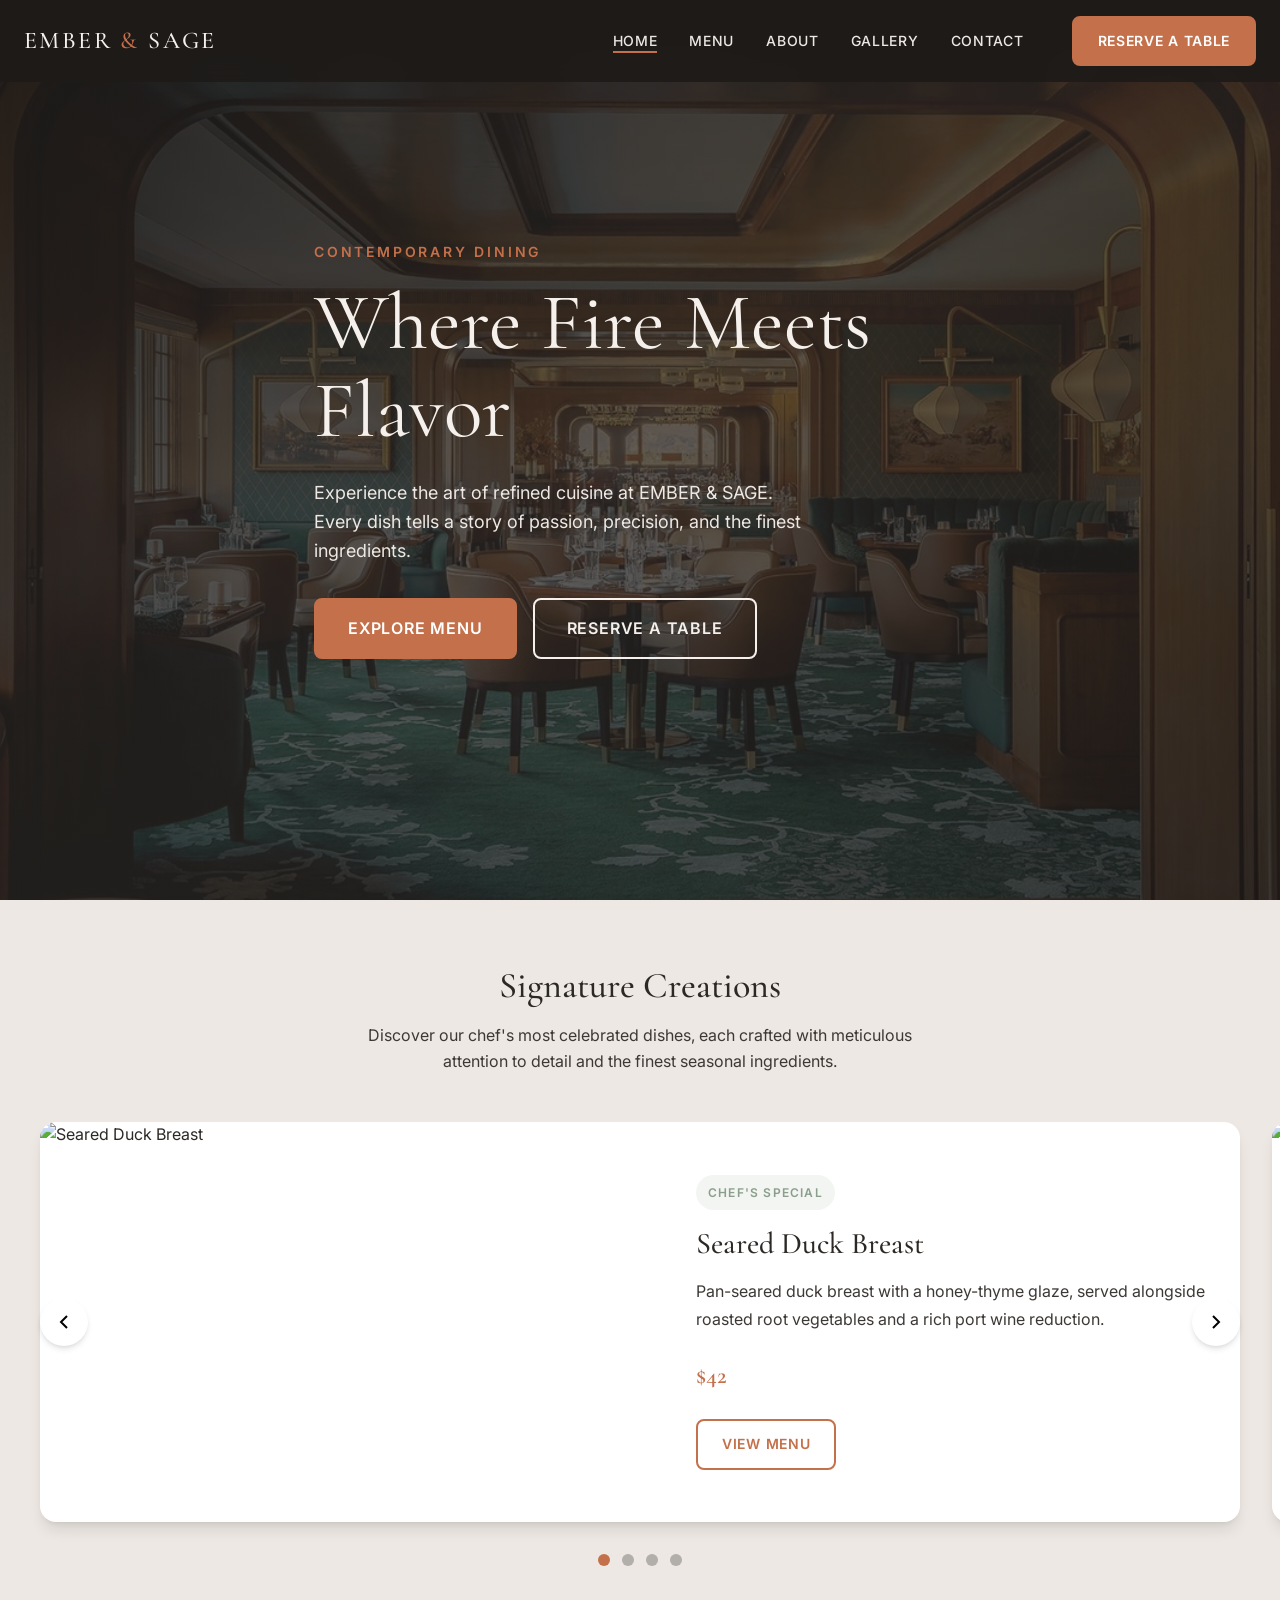
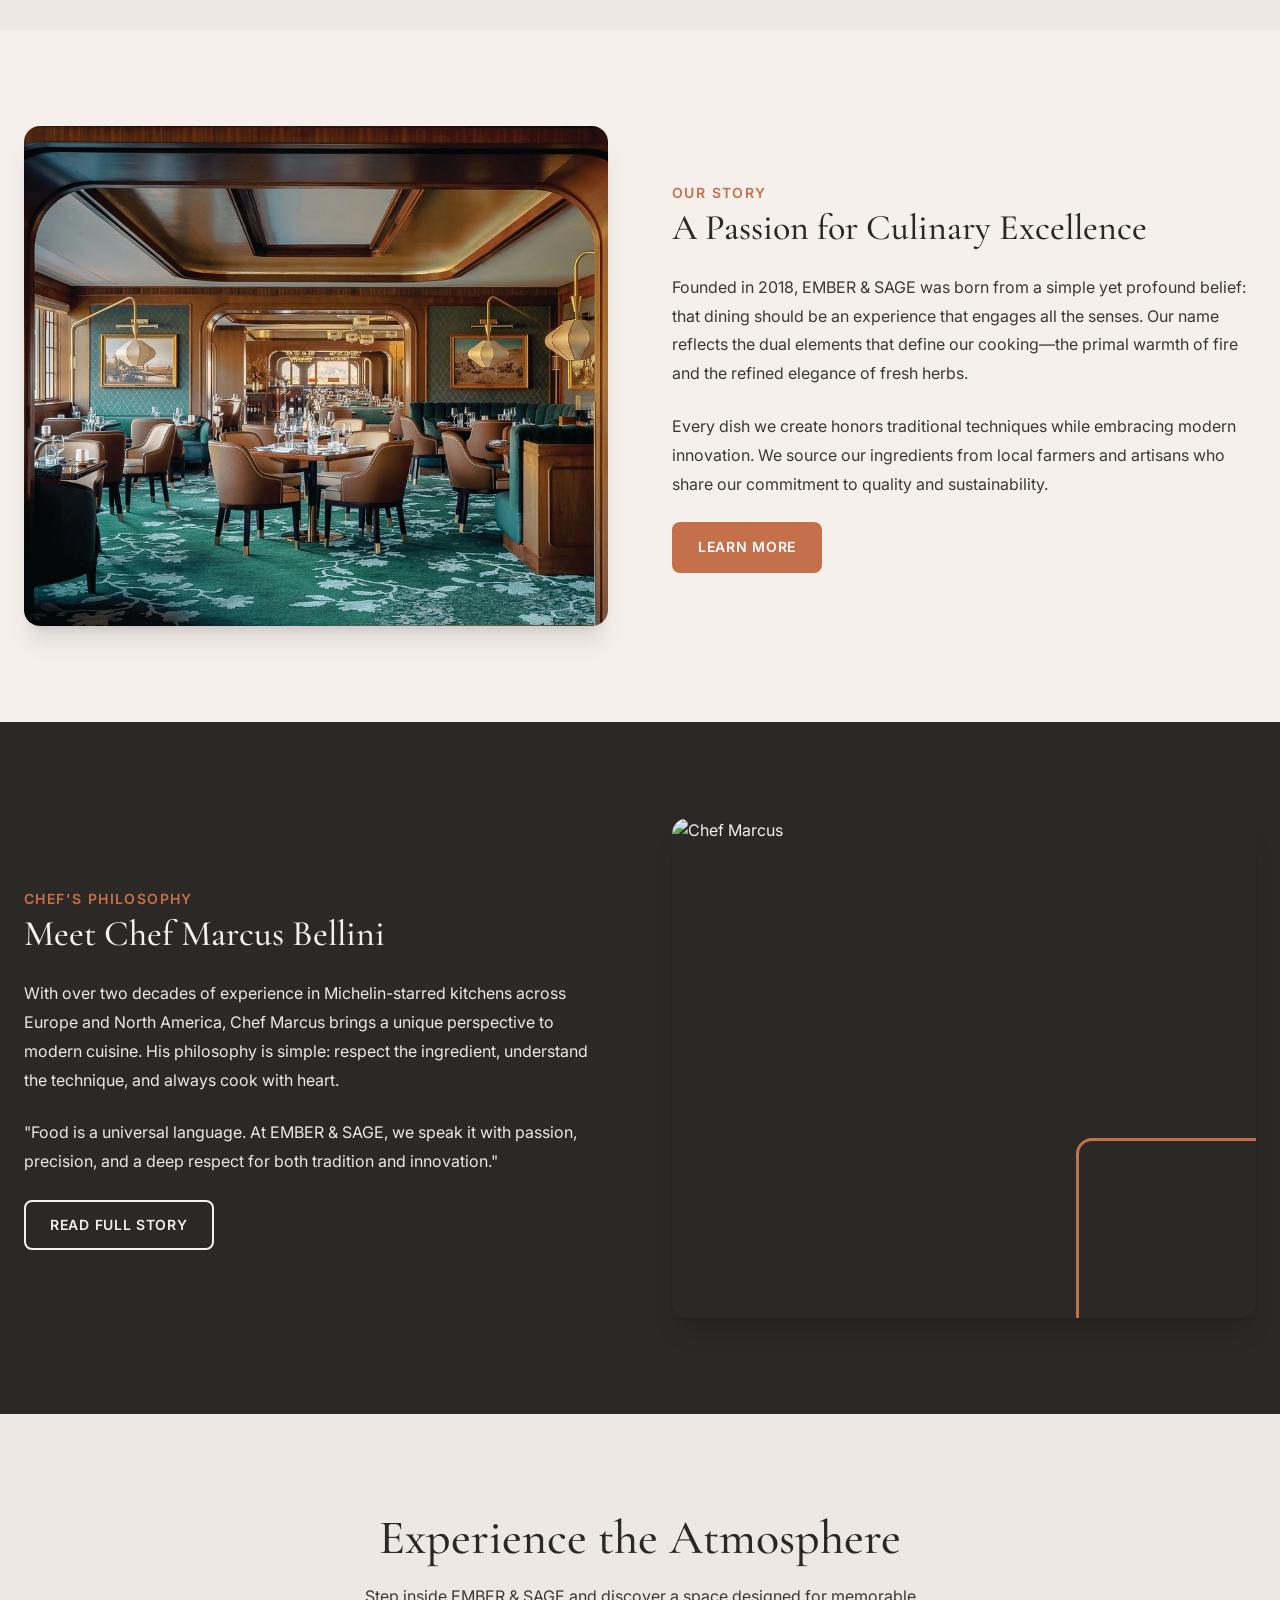
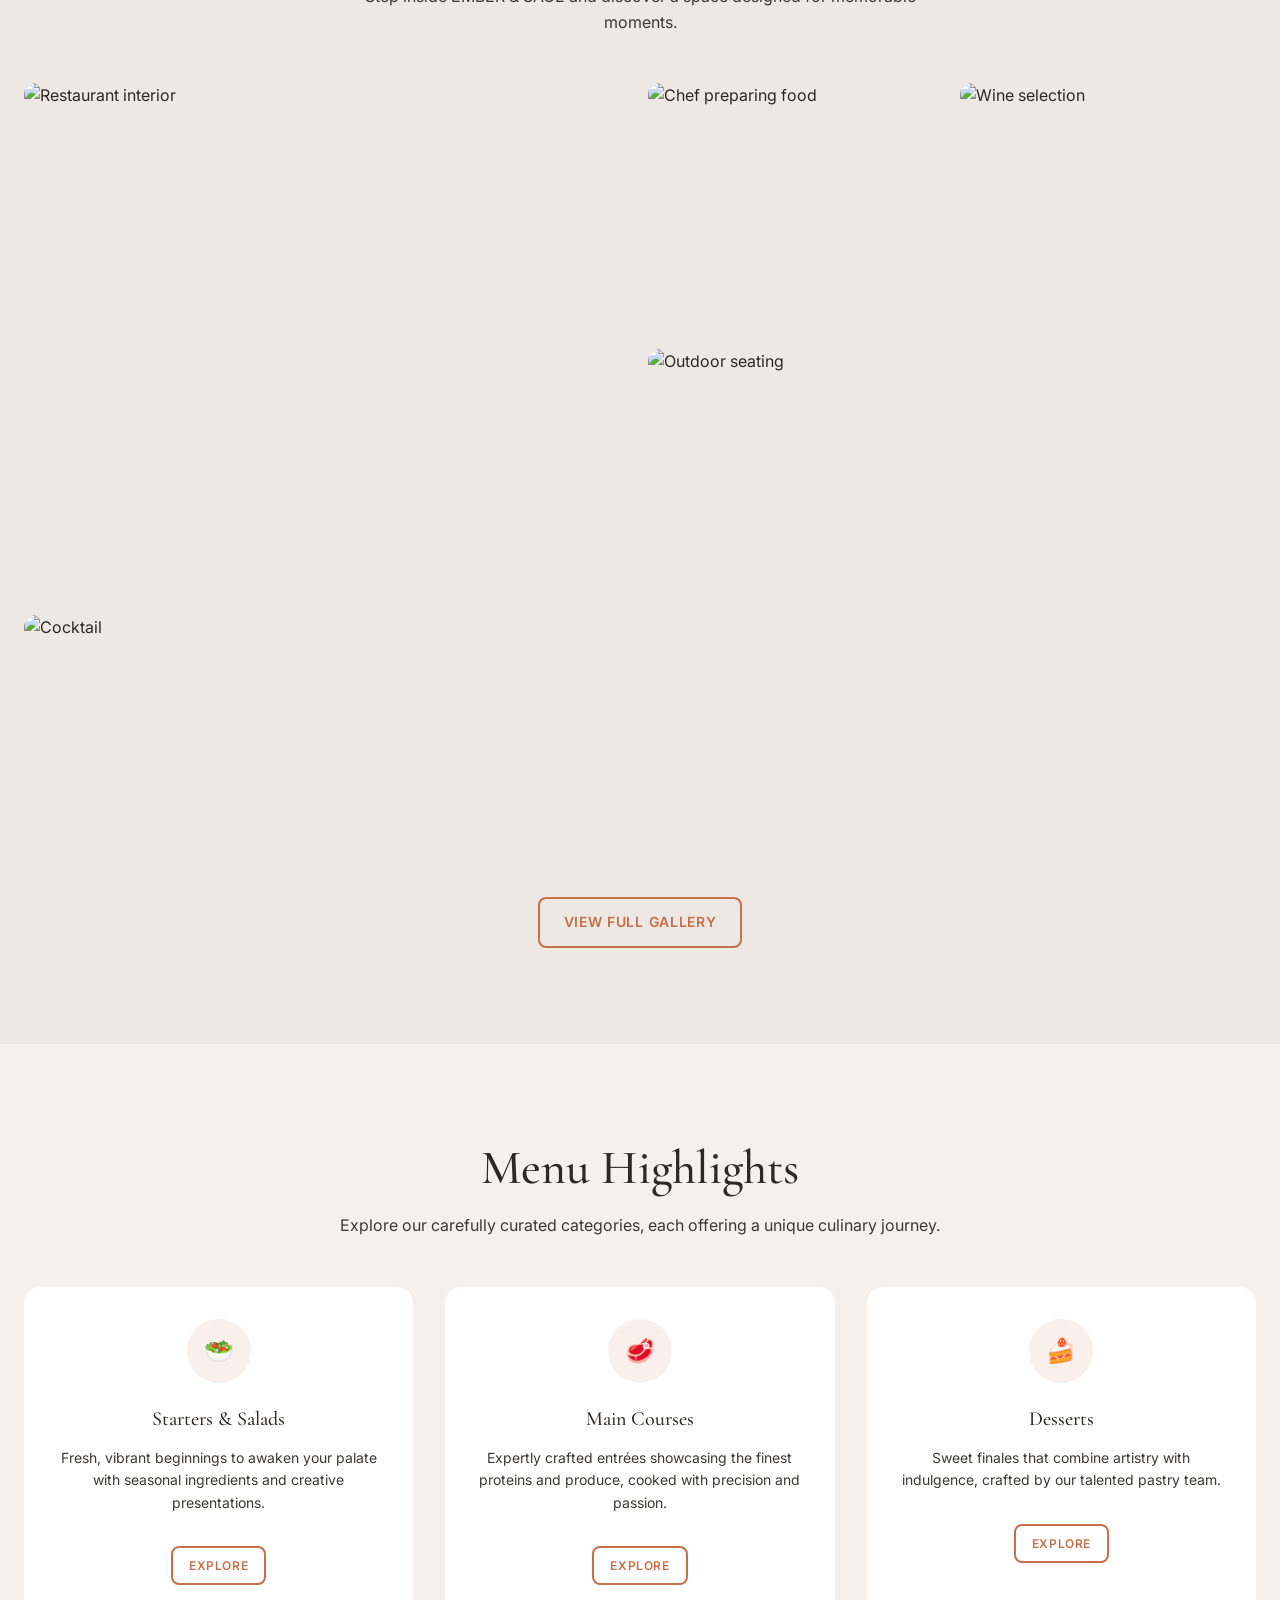
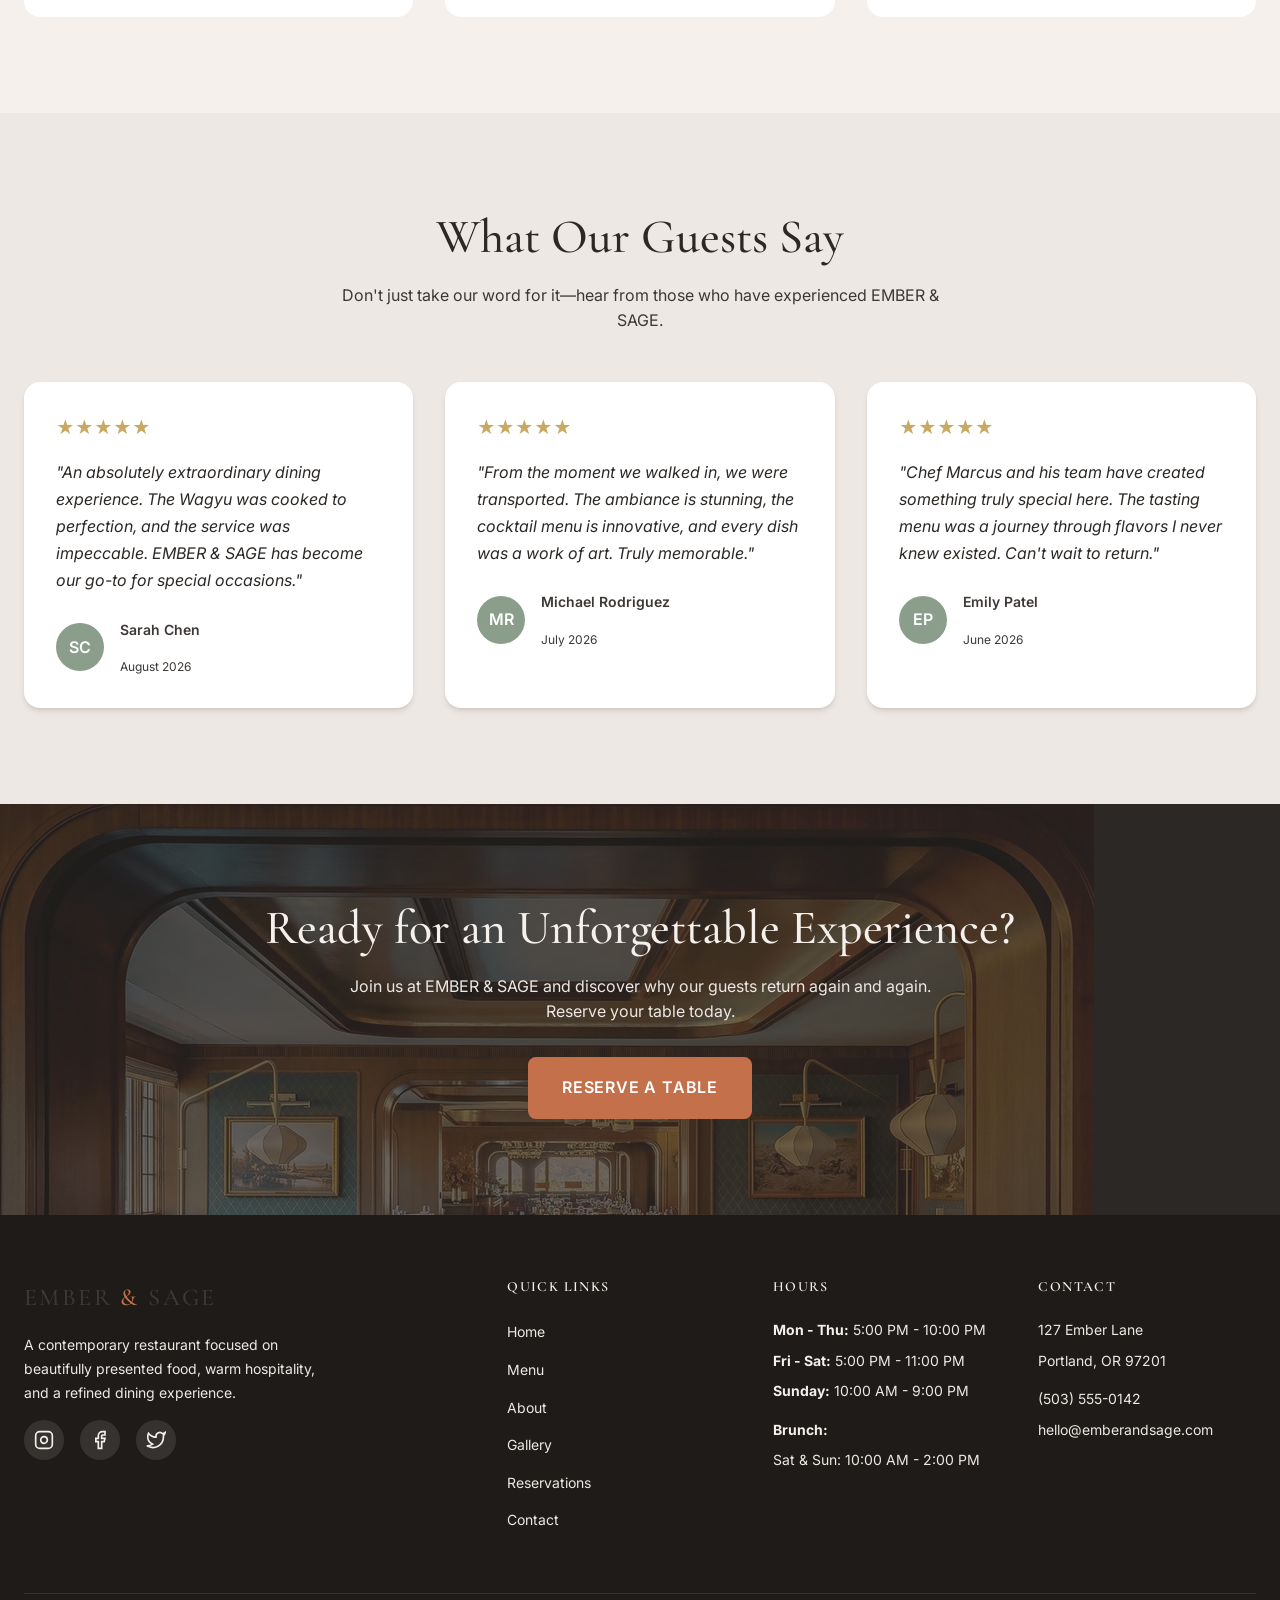
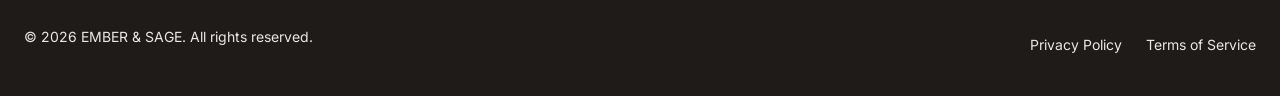
==== index.html @ 7350c719 "Initial commit - Ember & Sage website" ====
<!DOCTYPE html>
<html lang="en">
<head>
    <meta charset="UTF-8">
    <meta name="viewport" content="width=device-width, initial-scale=1.0">
    <meta name="description" content="EMBER & SAGE - A contemporary restaurant focused on beautifully presented food, warm hospitality, and a refined dining experience.">
    <title>EMBER & SAGE | Where Fire Meets Flavor</title>
    <link rel="stylesheet" href="css/styles.css">
    <link rel="icon" type="image/svg+xml" href="data:image/svg+xml,<svg xmlns='http://www.w3.org/2000/svg' viewBox='0 0 100 100'><text y='.9em' font-size='90'>🔥</text></svg>">
</head>
<body>
    <!-- Navigation -->
    <nav class="nav">
        <div class="container nav__container">
            <a href="index.html" class="nav__logo">EMBER <span>&</span> SAGE</a>
            <ul class="nav__menu">
                <li><a href="index.html" class="nav__link active">Home</a></li>
                <li><a href="menu.html" class="nav__link">Menu</a></li>
                <li><a href="about.html" class="nav__link">About</a></li>
                <li><a href="gallery.html" class="nav__link">Gallery</a></li>
                <li><a href="contact.html" class="nav__link">Contact</a></li>
                <li class="nav__cta"><a href="reservations.html" class="btn btn--primary">Reserve a Table</a></li>
            </ul>
            <button class="nav__toggle" aria-label="Toggle menu">
                <span></span>
                <span></span>
                <span></span>
            </button>
        </div>
    </nav>

    <!-- Hero Section -->
    <section class="hero">
        <img src="images/hero-banner.webp" alt="EMBER & SAGE restaurant ambiance" class="hero__bg">
        <div class="hero__overlay"></div>
        <div class="container hero__content">
            <p class="hero__subtitle">Contemporary Dining</p>
            <h1 class="hero__title">Where Fire Meets Flavor</h1>
            <p class="hero__description">Experience the art of refined cuisine at EMBER & SAGE. Every dish tells a story of passion, precision, and the finest ingredients.</p>
            <div class="hero__buttons">
                <a href="menu.html" class="btn btn--primary btn--lg">Explore Menu</a>
                <a href="reservations.html" class="btn btn--secondary btn--lg">Reserve a Table</a>
            </div>
        </div>
    </section>

    <!-- Featured Dishes Carousel -->
    <section class="carousel">
        <div class="container">
            <div class="carousel__header">
                <h2 class="carousel__title">Signature Creations</h2>
                <p class="carousel__subtitle">Discover our chef's most celebrated dishes, each crafted with meticulous attention to detail and the finest seasonal ingredients.</p>
            </div>
            <div class="carousel__container">
                <button class="carousel__nav carousel__nav--prev" aria-label="Previous slide">
                    <svg width="24" height="24" viewBox="0 0 24 24" fill="none" stroke="currentColor" stroke-width="2">
                        <path d="M15 18l-6-6 6-6"/>
                    </svg>
                </button>
                <div class="carousel__track">
                    <!-- Slide 1 -->
                    <div class="carousel__slide">
                        <div class="carousel__card">
                            <div class="carousel__image">
                                <img src="https://images.unsplash.com/photo-1546069901-ba9599a7e63c?w=800&q=80" alt="Seared Duck Breast">
                            </div>
                            <div class="carousel__content">
                                <span class="carousel__category">Chef's Special</span>
                                <h3 class="carousel__dish-name">Seared Duck Breast</h3>
                                <p class="carousel__description">Pan-seared duck breast with a honey-thyme glaze, served alongside roasted root vegetables and a rich port wine reduction.</p>
                                <p class="carousel__price">$42</p>
                                <a href="menu.html" class="btn btn--outline">View Menu</a>
                            </div>
                        </div>
                    </div>
                    <!-- Slide 2 -->
                    <div class="carousel__slide">
                        <div class="carousel__card">
                            <div class="carousel__image">
                                <img src="https://images.unsplash.com/photo-1565299624946-b28f40a0ae38?w=800&q=80" alt="Grilled Salmon">
                            </div>
                            <div class="carousel__content">
                                <span class="carousel__category">Seafood</span>
                                <h3 class="carousel__dish-name">Ocean Kissed Salmon</h3>
                                <p class="carousel__description">Wild-caught salmon grilled to perfection, complemented by a citrus beurre blanc, asparagus tips, and herb-infused quinoa.</p>
                                <p class="carousel__price">$38</p>
                                <a href="menu.html" class="btn btn--outline">View Menu</a>
                            </div>
                        </div>
                    </div>
                    <!-- Slide 3 -->
                    <div class="carousel__slide">
                        <div class="carousel__card">
                            <div class="carousel__image">
                                <img src="https://images.unsplash.com/photo-1555939594-58d7cb561ad1?w=800&q=80" alt="Wagyu Beef">
                            </div>
                            <div class="carousel__content">
                                <span class="carousel__category">Signature</span>
                                <h3 class="carousel__dish-name">Ember-Kissed Wagyu</h3>
                                <p class="carousel__description">A5 Wagyu beef cooked over open flames, finished with truffle butter, accompanied by potato mousseline and seasonal greens.</p>
                                <p class="carousel__price">$68</p>
                                <a href="menu.html" class="btn btn--outline">View Menu</a>
                            </div>
                        </div>
                    </div>
                    <!-- Slide 4 -->
                    <div class="carousel__slide">
                        <div class="carousel__card">
                            <div class="carousel__image">
                                <img src="https://images.unsplash.com/photo-1551024506-0bccd828d307?w=800&q=80" alt="Chocolate Dessert">
                            </div>
                            <div class="carousel__content">
                                <span class="carousel__category">Dessert</span>
                                <h3 class="carousel__dish-name">Dark Chocolate Fondant</h3>
                                <p class="carousel__description">Rich Valrhona chocolate fondant with a molten center, served with vanilla bean ice cream and a berry coulis.</p>
                                <p class="carousel__price">$18</p>
                                <a href="menu.html" class="btn btn--outline">View Menu</a>
                            </div>
                        </div>
                    </div>
                </div>
                <button class="carousel__nav carousel__nav--next" aria-label="Next slide">
                    <svg width="24" height="24" viewBox="0 0 24 24" fill="none" stroke="currentColor" stroke-width="2">
                        <path d="M9 18l6-6-6-6"/>
                    </svg>
                </button>
            </div>
            <div class="carousel__dots">
                <button class="carousel__dot active" aria-label="Go to slide 1"></button>
                <button class="carousel__dot" aria-label="Go to slide 2"></button>
                <button class="carousel__dot" aria-label="Go to slide 3"></button>
                <button class="carousel__dot" aria-label="Go to slide 4"></button>
            </div>
        </div>
    </section>

    <!-- Our Story Section -->
    <section class="section">
        <div class="container">
            <div class="story">
                <div class="story__image fade-in">
                    <img src="images/hero-banner.webp" alt="EMBER & SAGE restaurant interior">
                </div>
                <div class="story__content fade-in">
                    <span class="story__label">Our Story</span>
                    <h2 class="story__title">A Passion for Culinary Excellence</h2>
                    <p class="story__text">Founded in 2018, EMBER & SAGE was born from a simple yet profound belief: that dining should be an experience that engages all the senses. Our name reflects the dual elements that define our cooking—the primal warmth of fire and the refined elegance of fresh herbs.</p>
                    <p class="story__text">Every dish we create honors traditional techniques while embracing modern innovation. We source our ingredients from local farmers and artisans who share our commitment to quality and sustainability.</p>
                    <a href="about.html" class="btn btn--primary">Learn More</a>
                </div>
            </div>
        </div>
    </section>

    <!-- Chef's Philosophy -->
    <section class="section section--dark">
        <div class="container">
            <div class="story" style="direction: rtl;">
                <div class="story__image fade-in" style="direction: ltr;">
                    <img src="https://images.unsplash.com/photo-1577219491135-ce391730fb2c?w=800&q=80" alt="Chef Marcus">
                </div>
                <div class="story__content fade-in" style="direction: ltr;">
                    <span class="story__label">Chef's Philosophy</span>
                    <h2 class="story__title">Meet Chef Marcus Bellini</h2>
                    <p class="story__text">With over two decades of experience in Michelin-starred kitchens across Europe and North America, Chef Marcus brings a unique perspective to modern cuisine. His philosophy is simple: respect the ingredient, understand the technique, and always cook with heart.</p>
                    <p class="story__text">"Food is a universal language. At EMBER & SAGE, we speak it with passion, precision, and a deep respect for both tradition and innovation."</p>
                    <a href="about.html" class="btn btn--secondary">Read Full Story</a>
                </div>
            </div>
        </div>
    </section>

    <!-- Gallery Preview -->
    <section class="section section--cream">
        <div class="container">
            <div style="text-align: center; margin-bottom: var(--space-12);">
                <h2 class="fade-in">Experience the Atmosphere</h2>
                <p class="fade-in" style="max-width: 600px; margin: var(--space-4) auto 0;">Step inside EMBER & SAGE and discover a space designed for memorable moments.</p>
            </div>
            <div class="gallery-grid fade-in">
                <div class="gallery-grid__item">
                    <img src="https://images.unsplash.com/photo-1517248135467-4c7edcad34c4?w=800&q=80" alt="Restaurant interior">
                    <div class="gallery-grid__overlay">
                        <span class="gallery-grid__caption">Main Dining Room</span>
                    </div>
                </div>
                <div class="gallery-grid__item">
                    <img src="https://images.unsplash.com/photo-1559339352-11d035aa65de?w=600&q=80" alt="Chef preparing food">
                    <div class="gallery-grid__overlay">
                        <span class="gallery-grid__caption">Open Kitchen</span>
                    </div>
                </div>
                <div class="gallery-grid__item">
                    <img src="https://images.unsplash.com/photo-1550966871-3ed3cdb51f3a?w=600&q=80" alt="Wine selection">
                    <div class="gallery-grid__overlay">
                        <span class="gallery-grid__caption">Wine Cellar</span>
                    </div>
                </div>
                <div class="gallery-grid__item">
                    <img src="https://images.unsplash.com/photo-1466978913421-dad2ebd01d17?w=800&q=80" alt="Outdoor seating">
                    <div class="gallery-grid__overlay">
                        <span class="gallery-grid__caption">Garden Terrace</span>
                    </div>
                </div>
                <div class="gallery-grid__item">
                    <img src="https://images.unsplash.com/photo-1470337458703-46ad1756a187?w=600&q=80" alt="Cocktail">
                    <div class="gallery-grid__overlay">
                        <span class="gallery-grid__caption">Craft Cocktails</span>
                    </div>
                </div>
            </div>
            <div style="text-align: center; margin-top: var(--space-8);">
                <a href="gallery.html" class="btn btn--outline fade-in">View Full Gallery</a>
            </div>
        </div>
    </section>

    <!-- Featured Categories -->
    <section class="section">
        <div class="container">
            <div style="text-align: center; margin-bottom: var(--space-12);">
                <h2 class="fade-in">Menu Highlights</h2>
                <p class="fade-in" style="max-width: 600px; margin: var(--space-4) auto 0;">Explore our carefully curated categories, each offering a unique culinary journey.</p>
            </div>
            <div class="grid grid-3">
                <div class="philosophy__item fade-in">
                    <div class="philosophy__icon">🥗</div>
                    <h4 class="philosophy__title">Starters & Salads</h4>
                    <p class="philosophy__text">Fresh, vibrant beginnings to awaken your palate with seasonal ingredients and creative presentations.</p>
                    <a href="menu.html" class="btn btn--outline btn--sm" style="margin-top: var(--space-4);">Explore</a>
                </div>
                <div class="philosophy__item fade-in">
                    <div class="philosophy__icon">🥩</div>
                    <h4 class="philosophy__title">Main Courses</h4>
                    <p class="philosophy__text">Expertly crafted entrées showcasing the finest proteins and produce, cooked with precision and passion.</p>
                    <a href="menu.html" class="btn btn--outline btn--sm" style="margin-top: var(--space-4);">Explore</a>
                </div>
                <div class="philosophy__item fade-in">
                    <div class="philosophy__icon">🍰</div>
                    <h4 class="philosophy__title">Desserts</h4>
                    <p class="philosophy__text">Sweet finales that combine artistry with indulgence, crafted by our talented pastry team.</p>
                    <a href="menu.html" class="btn btn--outline btn--sm" style="margin-top: var(--space-4);">Explore</a>
                </div>
            </div>
        </div>
    </section>

    <!-- Testimonials -->
    <section class="section section--cream">
        <div class="container">
            <div style="text-align: center; margin-bottom: var(--space-12);">
                <h2 class="fade-in">What Our Guests Say</h2>
                <p class="fade-in" style="max-width: 600px; margin: var(--space-4) auto 0;">Don't just take our word for it—hear from those who have experienced EMBER & SAGE.</p>
            </div>
            <div class="testimonials-grid">
                <div class="testimonial-card fade-in">
                    <div class="testimonial-card__stars">★★★★★</div>
                    <p class="testimonial-card__text">"An absolutely extraordinary dining experience. The Wagyu was cooked to perfection, and the service was impeccable. EMBER & SAGE has become our go-to for special occasions."</p>
                    <div class="testimonial-card__author">
                        <div class="testimonial-card__avatar">SC</div>
                        <div>
                            <p class="testimonial-card__name">Sarah Chen</p>
                            <p class="testimonial-card__date">August 2026</p>
                        </div>
                    </div>
                </div>
                <div class="testimonial-card fade-in">
                    <div class="testimonial-card__stars">★★★★★</div>
                    <p class="testimonial-card__text">"From the moment we walked in, we were transported. The ambiance is stunning, the cocktail menu is innovative, and every dish was a work of art. Truly memorable."</p>
                    <div class="testimonial-card__author">
                        <div class="testimonial-card__avatar">MR</div>
                        <div>
                            <p class="testimonial-card__name">Michael Rodriguez</p>
                            <p class="testimonial-card__date">July 2026</p>
                        </div>
                    </div>
                </div>
                <div class="testimonial-card fade-in">
                    <div class="testimonial-card__stars">★★★★★</div>
                    <p class="testimonial-card__text">"Chef Marcus and his team have created something truly special here. The tasting menu was a journey through flavors I never knew existed. Can't wait to return."</p>
                    <div class="testimonial-card__author">
                        <div class="testimonial-card__avatar">EP</div>
                        <div>
                            <p class="testimonial-card__name">Emily Patel</p>
                            <p class="testimonial-card__date">June 2026</p>
                        </div>
                    </div>
                </div>
            </div>
        </div>
    </section>

    <!-- CTA Section -->
    <section class="cta-section">
        <img src="images/hero-banner.webp" alt="EMBER & SAGE restaurant background" class="cta-section__bg">
        <div class="container cta-section__content">
            <h2 class="fade-in">Ready for an Unforgettable Experience?</h2>
            <p class="fade-in">Join us at EMBER & SAGE and discover why our guests return again and again. Reserve your table today.</p>
            <a href="reservations.html" class="btn btn--primary btn--lg fade-in">Reserve a Table</a>
        </div>
    </section>

    <!-- Footer -->
    <footer class="footer">
        <div class="container">
            <div class="footer__grid">
                <div class="footer__brand">
                    <p class="footer__logo">EMBER <span>&</span> SAGE</p>
                    <p class="footer__description">A contemporary restaurant focused on beautifully presented food, warm hospitality, and a refined dining experience.</p>
                    <div class="footer__social">
                        <a href="#" aria-label="Instagram">
                            <svg width="20" height="20" viewBox="0 0 24 24" fill="none" stroke="currentColor" stroke-width="2">
                                <rect x="2" y="2" width="20" height="20" rx="5" ry="5"/>
                                <path d="M16 11.37A4 4 0 1 1 12.63 8 4 4 0 0 1 16 11.37z"/>
                                <line x1="17.5" y1="6.5" x2="17.51" y2="6.5"/>
                            </svg>
                        </a>
                        <a href="#" aria-label="Facebook">
                            <svg width="20" height="20" viewBox="0 0 24 24" fill="none" stroke="currentColor" stroke-width="2">
                                <path d="M18 2h-3a5 5 0 0 0-5 5v3H7v4h3v8h4v-8h3l1-4h-4V7a1 1 0 0 1 1-1h3z"/>
                            </svg>
                        </a>
                        <a href="#" aria-label="Twitter">
                            <svg width="20" height="20" viewBox="0 0 24 24" fill="none" stroke="currentColor" stroke-width="2">
                                <path d="M23 3a10.9 10.9 0 0 1-3.14 1.53 4.48 4.48 0 0 0-7.86 3v1A10.66 10.66 0 0 1 3 4s-4 9 5 13a11.64 11.64 0 0 1-7 2c9 5 20 0 20-11.5a4.5 4.5 0 0 0-.08-.83A7.72 7.72 0 0 0 23 3z"/>
                            </svg>
                        </a>
                    </div>
                </div>
                <div>
                    <h4 class="footer__title">Quick Links</h4>
                    <ul class="footer__links">
                        <li><a href="index.html">Home</a></li>
                        <li><a href="menu.html">Menu</a></li>
                        <li><a href="about.html">About</a></li>
                        <li><a href="gallery.html">Gallery</a></li>
                        <li><a href="reservations.html">Reservations</a></li>
                        <li><a href="contact.html">Contact</a></li>
                    </ul>
                </div>
                <div>
                    <h4 class="footer__title">Hours</h4>
                    <div class="footer__hours">
                        <p><strong>Mon - Thu:</strong> 5:00 PM - 10:00 PM</p>
                        <p><strong>Fri - Sat:</strong> 5:00 PM - 11:00 PM</p>
                        <p><strong>Sunday:</strong> 10:00 AM - 9:00 PM</p>
                        <p style="margin-top: var(--space-4);"><strong>Brunch:</strong></p>
                        <p>Sat & Sun: 10:00 AM - 2:00 PM</p>
                    </div>
                </div>
                <div>
                    <h4 class="footer__title">Contact</h4>
                    <div class="footer__hours">
                        <p>127 Ember Lane</p>
                        <p>Portland, OR 97201</p>
                        <p style="margin-top: var(--space-4);">(503) 555-0142</p>
                        <p>hello@emberandsage.com</p>
                    </div>
                </div>
            </div>
            <div class="footer__bottom">
                <p class="footer__copyright">&copy; 2026 EMBER & SAGE. All rights reserved.</p>
                <div class="footer__bottom-links">
                    <a href="#">Privacy Policy</a>
                    <a href="#">Terms of Service</a>
                </div>
            </div>
        </div>
    </footer>

    <script src="js/main.js"></script>
</body>
</html>
---- css/styles.css ----
/* ========================================
   EMBER & SAGE - Design System
   ======================================== */

/* Google Fonts Import */
@import url('https://fonts.googleapis.com/css2?family=Cormorant+Garamond:ital,wght@0,300;0,400;0,500;0,600;0,700;1,400;1,500&family=Inter:wght@300;400;500;600;700&display=swap');

/* ========================================
   CSS Custom Properties (Design Tokens)
   ======================================== */
:root {
    /* Colors */
    --color-charcoal: #2C2825;
    --color-charcoal-light: #3D3835;
    --color-espresso: #1E1B19;
    --color-ivory: #F5F0EB;
    --color-cream: #EDE8E3;
    --color-terracotta: #C4704B;
    --color-terracotta-light: #D4845F;
    --color-sage: #8B9E8B;
    --color-sage-light: #A3B5A3;
    --color-gold: #C9A962;
    --color-gold-light: #D4BA7A;
    --color-white: #FFFFFF;
    --color-black: #0A0908;
    
    /* Typography */
    --font-heading: 'Cormorant Garamond', Georgia, serif;
    --font-body: 'Inter', -apple-system, BlinkMacSystemFont, sans-serif;
    
    /* Font Sizes */
    --text-xs: 0.75rem;
    --text-sm: 0.875rem;
    --text-base: 1rem;
    --text-lg: 1.125rem;
    --text-xl: 1.25rem;
    --text-2xl: 1.5rem;
    --text-3xl: 1.875rem;
    --text-4xl: 2.25rem;
    --text-5xl: 3rem;
    --text-6xl: 3.75rem;
    --text-7xl: 4.5rem;
    
    /* Spacing */
    --space-1: 0.25rem;
    --space-2: 0.5rem;
    --space-3: 0.75rem;
    --space-4: 1rem;
    --space-5: 1.25rem;
    --space-6: 1.5rem;
    --space-8: 2rem;
    --space-10: 2.5rem;
    --space-12: 3rem;
    --space-16: 4rem;
    --space-20: 5rem;
    --space-24: 6rem;
    --space-32: 8rem;
    
    /* Border Radius */
    --radius-sm: 0.25rem;
    --radius-md: 0.5rem;
    --radius-lg: 0.75rem;
    --radius-xl: 1rem;
    --radius-2xl: 1.5rem;
    --radius-full: 9999px;
    
    /* Shadows */
    --shadow-sm: 0 1px 2px 0 rgb(0 0 0 / 0.05);
    --shadow-md: 0 4px 6px -1px rgb(0 0 0 / 0.1), 0 2px 4px -2px rgb(0 0 0 / 0.1);
    --shadow-lg: 0 10px 15px -3px rgb(0 0 0 / 0.1), 0 4px 6px -4px rgb(0 0 0 / 0.1);
    --shadow-xl: 0 20px 25px -5px rgb(0 0 0 / 0.1), 0 8px 10px -6px rgb(0 0 0 / 0.1);
    
    /* Transitions */
    --transition-fast: 150ms ease;
    --transition-base: 250ms ease;
    --transition-slow: 350ms ease;
    
    /* Z-Index */
    --z-dropdown: 100;
    --z-sticky: 200;
    --z-modal: 300;
    --z-nav: 400;
    
    /* Container */
    --container-max: 1280px;
    --container-padding: var(--space-6);
}

/* ========================================
   Reset & Base Styles
   ======================================== */
*,
*::before,
*::after {
    box-sizing: border-box;
    margin: 0;
    padding: 0;
}

html {
    scroll-behavior: smooth;
    font-size: 16px;
}

body {
    font-family: var(--font-body);
    font-size: var(--text-base);
    line-height: 1.6;
    color: var(--color-charcoal);
    background-color: var(--color-ivory);
    -webkit-font-smoothing: antialiased;
    -moz-osx-font-smoothing: grayscale;
}

img {
    max-width: 100%;
    height: auto;
    display: block;
}

a {
    color: inherit;
    text-decoration: none;
}

button {
    font-family: inherit;
    cursor: pointer;
    border: none;
    background: none;
}

ul, ol {
    list-style: none;
}

/* ========================================
   Typography
   ======================================== */
h1, h2, h3, h4, h5, h6 {
    font-family: var(--font-heading);
    font-weight: 500;
    line-height: 1.2;
    color: var(--color-charcoal);
}

h1 { font-size: var(--text-6xl); }
h2 { font-size: var(--text-5xl); }
h3 { font-size: var(--text-4xl); }
h4 { font-size: var(--text-3xl); }
h5 { font-size: var(--text-2xl); }
h6 { font-size: var(--text-xl); }

p {
    margin-bottom: var(--space-4);
    color: var(--color-charcoal-light);
}

p:last-child {
    margin-bottom: 0;
}

.text-accent {
    color: var(--color-terracotta);
}

.text-sage {
    color: var(--color-sage);
}

/* ========================================
   Layout Components
   ======================================== */
.container {
    width: 100%;
    max-width: var(--container-max);
    margin: 0 auto;
    padding: 0 var(--container-padding);
}

.section {
    padding: var(--space-24) 0;
}

.section--dark {
    background-color: var(--color-charcoal);
    color: var(--color-ivory);
}

.section--dark h1,
.section--dark h2,
.section--dark h3,
.section--dark h4,
.section--dark h5,
.section--dark h6 {
    color: var(--color-ivory);
}

.section--dark p {
    color: var(--color-cream);
}

.section--cream {
    background-color: var(--color-cream);
}

/* Grid System */
.grid {
    display: grid;
    gap: var(--space-8);
}

.grid-2 { grid-template-columns: repeat(2, 1fr); }
.grid-3 { grid-template-columns: repeat(3, 1fr); }
.grid-4 { grid-template-columns: repeat(4, 1fr); }

/* ========================================
   Navigation
   ======================================== */
.nav {
    position: fixed;
    top: 0;
    left: 0;
    right: 0;
    z-index: var(--z-nav);
    background-color: rgba(30, 27, 25, 0.95);
    backdrop-filter: blur(10px);
    padding: var(--space-4) 0;
    transition: var(--transition-base);
}

.nav.scrolled {
    padding: var(--space-3) 0;
    box-shadow: var(--shadow-lg);
}

.nav__container {
    display: flex;
    align-items: center;
    justify-content: space-between;
}

.nav__logo {
    font-family: var(--font-heading);
    font-size: var(--text-2xl);
    font-weight: 500;
    color: var(--color-ivory);
    letter-spacing: 0.1em;
}

.nav__logo span {
    color: var(--color-terracotta);
}

.nav__menu {
    display: flex;
    align-items: center;
    gap: var(--space-8);
}

.nav__link {
    font-size: var(--text-sm);
    font-weight: 500;
    color: var(--color-cream);
    text-transform: uppercase;
    letter-spacing: 0.05em;
    transition: var(--transition-fast);
    position: relative;
}

.nav__link::after {
    content: '';
    position: absolute;
    bottom: -4px;
    left: 0;
    width: 0;
    height: 2px;
    background-color: var(--color-terracotta);
    transition: var(--transition-base);
}

.nav__link:hover::after,
.nav__link.active::after {
    width: 100%;
}

.nav__link:hover {
    color: var(--color-terracotta);
}

.nav__cta {
    margin-left: var(--space-4);
}

/* Mobile Navigation */
.nav__toggle {
    display: none;
    flex-direction: column;
    gap: 5px;
    padding: var(--space-2);
    cursor: pointer;
}

.nav__toggle span {
    width: 24px;
    height: 2px;
    background-color: var(--color-ivory);
    transition: var(--transition-base);
}

/* ========================================
   Buttons
   ======================================== */
.btn {
    display: inline-flex;
    align-items: center;
    justify-content: center;
    gap: var(--space-2);
    padding: var(--space-3) var(--space-6);
    font-size: var(--text-sm);
    font-weight: 600;
    text-transform: uppercase;
    letter-spacing: 0.05em;
    border-radius: var(--radius-md);
    transition: var(--transition-base);
    cursor: pointer;
}

.btn--primary {
    background-color: var(--color-terracotta);
    color: var(--color-white);
    border: 2px solid var(--color-terracotta);
}

.btn--primary:hover {
    background-color: var(--color-terracotta-light);
    border-color: var(--color-terracotta-light);
    transform: translateY(-2px);
    box-shadow: var(--shadow-md);
}

.btn--secondary {
    background-color: transparent;
    color: var(--color-ivory);
    border: 2px solid var(--color-ivory);
}

.btn--secondary:hover {
    background-color: var(--color-ivory);
    color: var(--color-charcoal);
}

.btn--outline {
    background-color: transparent;
    color: var(--color-terracotta);
    border: 2px solid var(--color-terracotta);
}

.btn--outline:hover {
    background-color: var(--color-terracotta);
    color: var(--color-white);
}

.btn--sage {
    background-color: var(--color-sage);
    color: var(--color-white);
    border: 2px solid var(--color-sage);
}

.btn--sage:hover {
    background-color: var(--color-sage-light);
    border-color: var(--color-sage-light);
}

.btn--lg {
    padding: var(--space-4) var(--space-8);
    font-size: var(--text-base);
}

.btn--sm {
    padding: var(--space-2) var(--space-4);
    font-size: var(--text-xs);
}

/* ========================================
   Hero Section
   ======================================== */
.hero {
    position: relative;
    min-height: 100vh;
    display: flex;
    align-items: center;
    background-color: var(--color-espresso);
    overflow: hidden;
}

.hero__bg {
    position: absolute;
    top: 0;
    left: 0;
    width: 100%;
    height: 100%;
    object-fit: cover;
    opacity: 0.85;
}

.hero__overlay {
    position: absolute;
    top: 0;
    left: 0;
    width: 100%;
    height: 100%;
    background: linear-gradient(
        135deg,
        rgba(30, 27, 25, 0.9) 0%,
        rgba(44, 40, 37, 0.7) 50%,
        rgba(30, 27, 25, 0.8) 100%
    );
}

.hero__content {
    position: relative;
    z-index: 1;
    max-width: 700px;
    color: var(--color-ivory);
}

.hero__subtitle {
    font-size: var(--text-sm);
    font-weight: 600;
    text-transform: uppercase;
    letter-spacing: 0.2em;
    color: var(--color-terracotta);
    margin-bottom: var(--space-4);
}

.hero__title {
    font-size: clamp(3rem, 8vw, 5rem);
    font-weight: 400;
    line-height: 1.1;
    margin-bottom: var(--space-6);
    color: var(--color-ivory);
}

.hero__description {
    font-size: var(--text-lg);
    color: var(--color-cream);
    margin-bottom: var(--space-8);
    max-width: 500px;
}

.hero__buttons {
    display: flex;
    gap: var(--space-4);
    flex-wrap: wrap;
}

/* ========================================
   Featured Dishes Carousel
   ======================================== */
.carousel {
    position: relative;
    overflow: hidden;
    padding: var(--space-16) 0;
    background-color: var(--color-cream);
}

.carousel__header {
    text-align: center;
    margin-bottom: var(--space-12);
}

.carousel__title {
    font-size: var(--text-4xl);
    margin-bottom: var(--space-4);
}

.carousel__subtitle {
    color: var(--color-charcoal-light);
    max-width: 600px;
    margin: 0 auto;
}

.carousel__container {
    position: relative;
}

.carousel__track {
    display: flex;
    transition: transform 0.5s ease;
}

.carousel__slide {
    min-width: 100%;
    padding: 0 var(--space-4);
}

.carousel__card {
    display: grid;
    grid-template-columns: 1fr 1fr;
    gap: var(--space-12);
    align-items: center;
    background-color: var(--color-white);
    border-radius: var(--radius-xl);
    overflow: hidden;
    box-shadow: var(--shadow-lg);
}

.carousel__image {
    position: relative;
    height: 400px;
    overflow: hidden;
}

.carousel__image img {
    width: 100%;
    height: 100%;
    object-fit: cover;
    transition: transform var(--transition-slow);
}

.carousel__card:hover .carousel__image img {
    transform: scale(1.05);
}

.carousel__content {
    padding: var(--space-8);
}

.carousel__category {
    display: inline-block;
    font-size: var(--text-xs);
    font-weight: 600;
    text-transform: uppercase;
    letter-spacing: 0.1em;
    color: var(--color-sage);
    background-color: rgba(139, 158, 139, 0.1);
    padding: var(--space-2) var(--space-3);
    border-radius: var(--radius-full);
    margin-bottom: var(--space-4);
}

.carousel__dish-name {
    font-size: var(--text-3xl);
    margin-bottom: var(--space-4);
}

.carousel__description {
    color: var(--color-charcoal-light);
    margin-bottom: var(--space-6);
    line-height: 1.7;
}

.carousel__price {
    font-family: var(--font-heading);
    font-size: var(--text-2xl);
    font-weight: 600;
    color: var(--color-terracotta);
    margin-bottom: var(--space-6);
}

.carousel__nav {
    position: absolute;
    top: 50%;
    transform: translateY(-50%);
    width: 48px;
    height: 48px;
    background-color: var(--color-white);
    border-radius: var(--radius-full);
    display: flex;
    align-items: center;
    justify-content: center;
    box-shadow: var(--shadow-md);
    transition: var(--transition-base);
    z-index: 10;
}

.carousel__nav:hover {
    background-color: var(--color-terracotta);
    color: var(--color-white);
}

.carousel__nav--prev {
    left: var(--space-4);
}

.carousel__nav--next {
    right: var(--space-4);
}

.carousel__dots {
    display: flex;
    justify-content: center;
    gap: var(--space-3);
    margin-top: var(--space-8);
}

.carousel__dot {
    width: 12px;
    height: 12px;
    border-radius: var(--radius-full);
    background-color: var(--color-charcoal);
    opacity: 0.3;
    transition: var(--transition-base);
    cursor: pointer;
}

.carousel__dot.active {
    opacity: 1;
    background-color: var(--color-terracotta);
}

/* ========================================
   Story Section
   ======================================== */
.story {
    display: grid;
    grid-template-columns: 1fr 1fr;
    gap: var(--space-16);
    align-items: center;
}

.story__image {
    position: relative;
    border-radius: var(--radius-xl);
    overflow: hidden;
    box-shadow: var(--shadow-xl);
}

.story__image img {
    width: 100%;
    height: 500px;
    object-fit: cover;
}

.story__image::after {
    content: '';
    position: absolute;
    bottom: -20px;
    right: -20px;
    width: 200px;
    height: 200px;
    border: 3px solid var(--color-terracotta);
    border-radius: var(--radius-xl);
    z-index: -1;
}

.story__content {
    padding: var(--space-8) 0;
}

.story__label {
    font-size: var(--text-sm);
    font-weight: 600;
    text-transform: uppercase;
    letter-spacing: 0.1em;
    color: var(--color-terracotta);
    margin-bottom: var(--space-4);
}

.story__title {
    font-size: var(--text-4xl);
    margin-bottom: var(--space-6);
}

.story__text {
    margin-bottom: var(--space-6);
    line-height: 1.8;
}

/* ========================================
   Gallery Grid
   ======================================== */
.gallery-grid {
    display: grid;
    grid-template-columns: repeat(4, 1fr);
    grid-auto-rows: 250px;
    gap: var(--space-4);
}

.gallery-grid__item {
    position: relative;
    border-radius: var(--radius-lg);
    overflow: hidden;
    cursor: pointer;
}

.gallery-grid__item:nth-child(1) {
    grid-column: span 2;
    grid-row: span 2;
}

.gallery-grid__item:nth-child(4) {
    grid-column: span 2;
}

.gallery-grid__item img {
    width: 100%;
    height: 100%;
    object-fit: cover;
    transition: transform var(--transition-slow);
}

.gallery-grid__item:hover img {
    transform: scale(1.1);
}

.gallery-grid__overlay {
    position: absolute;
    inset: 0;
    background: linear-gradient(
        to top,
        rgba(30, 27, 25, 0.8) 0%,
        transparent 50%
    );
    opacity: 0;
    transition: var(--transition-base);
    display: flex;
    align-items: flex-end;
    padding: var(--space-6);
}

.gallery-grid__item:hover .gallery-grid__overlay {
    opacity: 1;
}

.gallery-grid__caption {
    color: var(--color-white);
    font-size: var(--text-sm);
    font-weight: 500;
}

/* ========================================
   Menu Page
   ======================================== */
.menu-hero {
    position: relative;
    min-height: 60vh;
    display: flex;
    align-items: center;
    justify-content: center;
    text-align: center;
    color: var(--color-ivory);
    overflow: hidden;
    padding: calc(100px + var(--space-16)) 0 var(--space-16);
}

.menu-hero__bg {
    position: absolute;
    inset: 0;
    width: 100%;
    height: 100%;
    object-fit: cover;
    opacity: 0.85;
}

.menu-hero h1 {
    color: var(--color-ivory);
    margin-bottom: var(--space-4);
}

.menu-hero p {
    color: var(--color-cream);
    max-width: 600px;
    margin: 0 auto;
}

.menu-categories {
    display: flex;
    justify-content: center;
    gap: var(--space-4);
    flex-wrap: wrap;
    padding: var(--space-8) 0;
    background-color: var(--color-cream);
    position: sticky;
    top: 70px;
    z-index: var(--z-sticky);
}

.menu-category-btn {
    padding: var(--space-3) var(--space-6);
    font-size: var(--text-sm);
    font-weight: 500;
    text-transform: uppercase;
    letter-spacing: 0.05em;
    color: var(--color-charcoal);
    background-color: transparent;
    border: 2px solid transparent;
    border-radius: var(--radius-full);
    transition: var(--transition-base);
}

.menu-category-btn:hover,
.menu-category-btn.active {
    color: var(--color-terracotta);
    border-color: var(--color-terracotta);
}

.menu-section {
    padding: var(--space-12) 0;
}

.menu-section__title {
    font-size: var(--text-3xl);
    text-align: center;
    margin-bottom: var(--space-8);
    position: relative;
}

.menu-section__title::after {
    content: '';
    display: block;
    width: 60px;
    height: 3px;
    background-color: var(--color-terracotta);
    margin: var(--space-4) auto 0;
}

.menu-items {
    display: grid;
    gap: var(--space-6);
}

.menu-item {
    display: grid;
    grid-template-columns: 1fr auto;
    gap: var(--space-8);
    padding: var(--space-6);
    background-color: var(--color-white);
    border-radius: var(--radius-lg);
    transition: var(--transition-base);
}

.menu-item:hover {
    box-shadow: var(--shadow-lg);
    transform: translateY(-2px);
}

.menu-item__content {
    display: flex;
    flex-direction: column;
}

.menu-item__header {
    display: flex;
    align-items: baseline;
    gap: var(--space-4);
    margin-bottom: var(--space-2);
}

.menu-item__name {
    font-family: var(--font-heading);
    font-size: var(--text-xl);
    font-weight: 500;
}

.menu-item__price {
    font-family: var(--font-heading);
    font-size: var(--text-xl);
    font-weight: 600;
    color: var(--color-terracotta);
}

.menu-item__description {
    color: var(--color-charcoal-light);
    font-size: var(--text-sm);
    margin-bottom: var(--space-3);
}

.menu-item__tags {
    display: flex;
    gap: var(--space-2);
}

.menu-item__tag {
    font-size: var(--text-xs);
    padding: var(--space-1) var(--space-2);
    background-color: rgba(139, 158, 139, 0.1);
    color: var(--color-sage);
    border-radius: var(--radius-full);
}

.menu-item__image {
    width: 120px;
    height: 120px;
    border-radius: var(--radius-lg);
    overflow: hidden;
}

.menu-item__image img {
    width: 100%;
    height: 100%;
    object-fit: cover;
}

/* ========================================
   About Page
   ======================================== */
.about-hero {
    position: relative;
    min-height: 60vh;
    display: flex;
    align-items: center;
    background-color: var(--color-espresso);
    overflow: hidden;
}

.about-hero__bg {
    position: absolute;
    inset: 0;
    width: 100%;
    height: 100%;
    object-fit: cover;
    opacity: 0.75;
}

.about-hero__content {
    position: relative;
    z-index: 1;
    text-align: center;
    color: var(--color-ivory);
    width: 100%;
}

.about-hero h1 {
    color: var(--color-ivory);
    margin-bottom: var(--space-4);
}

.about-hero p {
    color: var(--color-cream);
    max-width: 600px;
    margin: 0 auto;
}

.philosophy {
    display: grid;
    grid-template-columns: repeat(3, 1fr);
    gap: var(--space-8);
}

.philosophy__item {
    text-align: center;
    padding: var(--space-8);
    background-color: var(--color-white);
    border-radius: var(--radius-xl);
    transition: var(--transition-base);
}

.philosophy__item:hover {
    transform: translateY(-5px);
    box-shadow: var(--shadow-lg);
}

.philosophy__icon {
    width: 64px;
    height: 64px;
    margin: 0 auto var(--space-6);
    background-color: rgba(196, 112, 75, 0.1);
    border-radius: var(--radius-full);
    display: flex;
    align-items: center;
    justify-content: center;
    font-size: var(--text-2xl);
    color: var(--color-terracotta);
}

.philosophy__title {
    font-size: var(--text-xl);
    margin-bottom: var(--space-4);
}

.philosophy__text {
    color: var(--color-charcoal-light);
    font-size: var(--text-sm);
}

.chef-section {
    display: grid;
    grid-template-columns: 1fr 1fr;
    gap: var(--space-16);
    align-items: center;
}

.chef-section__image {
    border-radius: var(--radius-xl);
    overflow: hidden;
    box-shadow: var(--shadow-xl);
}

.chef-section__image img {
    width: 100%;
    height: 600px;
    object-fit: cover;
}

.chef-section__content {
    padding: var(--space-8) 0;
}

.chef-section__name {
    font-size: var(--text-2xl);
    color: var(--color-terracotta);
    margin-bottom: var(--space-2);
}

.chef-section__title {
    font-size: var(--text-lg);
    color: var(--color-charcoal-light);
    margin-bottom: var(--space-6);
}

/* ========================================
   Reservations Page
   ======================================== */
.reservation-layout {
    display: grid;
    grid-template-columns: 1fr 1fr;
    gap: var(--space-16);
    padding: var(--space-16) 0;
}

.reservation-form {
    background-color: var(--color-white);
    padding: var(--space-10);
    border-radius: var(--radius-xl);
    box-shadow: var(--shadow-lg);
}

.form-group {
    margin-bottom: var(--space-6);
}

.form-label {
    display: block;
    font-size: var(--text-sm);
    font-weight: 500;
    margin-bottom: var(--space-2);
    color: var(--color-charcoal);
}

.form-input,
.form-textarea,
.form-select {
    width: 100%;
    padding: var(--space-4);
    font-size: var(--text-base);
    font-family: var(--font-body);
    border: 2px solid var(--color-cream);
    border-radius: var(--radius-md);
    transition: var(--transition-base);
    background-color: var(--color-ivory);
}

.form-input:focus,
.form-textarea:focus,
.form-select:focus {
    outline: none;
    border-color: var(--color-terracotta);
    background-color: var(--color-white);
}

.form-textarea {
    min-height: 120px;
    resize: vertical;
}

.form-row {
    display: grid;
    grid-template-columns: 1fr 1fr;
    gap: var(--space-4);
}

.reservation-info {
    padding: var(--space-8);
    background-color: var(--color-charcoal);
    border-radius: var(--radius-xl);
    color: var(--color-ivory);
}

.reservation-info h3 {
    color: var(--color-ivory);
    margin-bottom: var(--space-6);
}

.hours-list {
    margin-bottom: var(--space-8);
}

.hours-item {
    display: flex;
    justify-content: space-between;
    padding: var(--space-3) 0;
    border-bottom: 1px solid rgba(255, 255, 255, 0.1);
}

.hours-item:last-child {
    border-bottom: none;
}

.hours-item__day {
    font-weight: 500;
}

.hours-item__time {
    color: var(--color-terracotta);
}

.reservation-note {
    padding: var(--space-6);
    background-color: rgba(196, 112, 75, 0.1);
    border-radius: var(--radius-lg);
    border-left: 4px solid var(--color-terracotta);
}

.reservation-note h4 {
    color: var(--color-ivory);
    font-size: var(--text-lg);
    margin-bottom: var(--space-3);
}

.reservation-note p {
    color: var(--color-cream);
    font-size: var(--text-sm);
}

/* ========================================
   Contact Page
   ======================================== */
.contact-layout {
    display: grid;
    grid-template-columns: 1fr 1fr;
    gap: var(--space-16);
    padding: var(--space-16) 0;
}

.contact-info {
    padding: var(--space-8) 0;
}

.contact-info h2 {
    margin-bottom: var(--space-8);
}

.contact-item {
    display: flex;
    gap: var(--space-4);
    margin-bottom: var(--space-6);
}

.contact-item__icon {
    width: 48px;
    height: 48px;
    background-color: rgba(196, 112, 75, 0.1);
    border-radius: var(--radius-full);
    display: flex;
    align-items: center;
    justify-content: center;
    color: var(--color-terracotta);
    flex-shrink: 0;
}

.contact-item__content h4 {
    font-size: var(--text-base);
    margin-bottom: var(--space-1);
}

.contact-item__content p {
    color: var(--color-charcoal-light);
    font-size: var(--text-sm);
}

.contact-form {
    background-color: var(--color-white);
    padding: var(--space-10);
    border-radius: var(--radius-xl);
    box-shadow: var(--shadow-lg);
}

.map-container {
    height: 400px;
    background-color: var(--color-cream);
    border-radius: var(--radius-xl);
    overflow: hidden;
    margin-top: var(--space-8);
}

.map-placeholder {
    width: 100%;
    height: 100%;
    display: flex;
    align-items: center;
    justify-content: center;
    background-color: var(--color-charcoal-light);
    color: var(--color-ivory);
    font-size: var(--text-lg);
}

/* ========================================
   Testimonials
   ======================================== */
.testimonials-grid {
    display: grid;
    grid-template-columns: repeat(3, 1fr);
    gap: var(--space-8);
}

.testimonial-card {
    background-color: var(--color-white);
    padding: var(--space-8);
    border-radius: var(--radius-xl);
    box-shadow: var(--shadow-md);
    transition: var(--transition-base);
}

.testimonial-card:hover {
    transform: translateY(-5px);
    box-shadow: var(--shadow-xl);
}

.testimonial-card__stars {
    color: var(--color-gold);
    font-size: var(--text-lg);
    margin-bottom: var(--space-4);
}

.testimonial-card__text {
    font-style: italic;
    color: var(--color-charcoal);
    margin-bottom: var(--space-6);
    line-height: 1.7;
}

.testimonial-card__author {
    display: flex;
    align-items: center;
    gap: var(--space-4);
}

.testimonial-card__avatar {
    width: 48px;
    height: 48px;
    border-radius: var(--radius-full);
    background-color: var(--color-sage);
    display: flex;
    align-items: center;
    justify-content: center;
    color: var(--color-white);
    font-weight: 600;
}

.testimonial-card__name {
    font-weight: 600;
    font-size: var(--text-sm);
}

.testimonial-card__date {
    font-size: var(--text-xs);
    color: var(--color-charcoal-light);
}

/* ========================================
   Footer
   ======================================== */
.footer {
    background-color: var(--color-espresso);
    color: var(--color-ivory);
    padding: var(--space-16) 0 var(--space-8);
}

.footer__grid {
    display: grid;
    grid-template-columns: 2fr 1fr 1fr 1fr;
    gap: var(--space-12);
    margin-bottom: var(--space-12);
}

.footer__brand {
    max-width: 300px;
}

.footer__logo {
    font-family: var(--font-heading);
    font-size: var(--text-2xl);
    font-weight: 500;
    margin-bottom: var(--space-4);
    letter-spacing: 0.1em;
}

.footer__logo span {
    color: var(--color-terracotta);
}

.footer__description {
    color: var(--color-cream);
    font-size: var(--text-sm);
    line-height: 1.7;
}

.footer__title {
    font-size: var(--text-sm);
    font-weight: 600;
    text-transform: uppercase;
    letter-spacing: 0.1em;
    margin-bottom: var(--space-6);
    color: var(--color-ivory);
}

.footer__links li {
    margin-bottom: var(--space-3);
}

.footer__links a {
    font-size: var(--text-sm);
    color: var(--color-cream);
    transition: var(--transition-fast);
}

.footer__links a:hover {
    color: var(--color-terracotta);
}

.footer__hours p {
    font-size: var(--text-sm);
    color: var(--color-cream);
    margin-bottom: var(--space-2);
}

.footer__hours strong {
    color: var(--color-ivory);
}

.footer__social {
    display: flex;
    gap: var(--space-4);
    margin-top: var(--space-4);
}

.footer__social a {
    width: 40px;
    height: 40px;
    background-color: rgba(255, 255, 255, 0.1);
    border-radius: var(--radius-full);
    display: flex;
    align-items: center;
    justify-content: center;
    color: var(--color-ivory);
    transition: var(--transition-base);
}

.footer__social a:hover {
    background-color: var(--color-terracotta);
}

.footer__bottom {
    padding-top: var(--space-8);
    border-top: 1px solid rgba(255, 255, 255, 0.1);
    display: flex;
    justify-content: space-between;
    align-items: center;
    flex-wrap: wrap;
    gap: var(--space-4);
}

.footer__copyright {
    font-size: var(--text-sm);
    color: var(--color-cream);
}

.footer__bottom-links {
    display: flex;
    gap: var(--space-6);
}

.footer__bottom-links a {
    font-size: var(--text-sm);
    color: var(--color-cream);
    transition: var(--transition-fast);
}

.footer__bottom-links a:hover {
    color: var(--color-terracotta);
}

/* ========================================
   CTA Section
   ======================================== */
.cta-section {
    position: relative;
    padding: var(--space-24) 0;
    background-color: var(--color-charcoal);
    text-align: center;
    overflow: hidden;
}

.cta-section__bg {
    position: absolute;
    inset: 0;
    object-fit: cover;
    opacity: 0.3;
}

.cta-section__content {
    position: relative;
    z-index: 1;
    color: var(--color-ivory);
}

.cta-section h2 {
    color: var(--color-ivory);
    margin-bottom: var(--space-4);
}

.cta-section p {
    color: var(--color-cream);
    max-width: 600px;
    margin: 0 auto var(--space-8);
}

/* ========================================
   Animations
   ======================================== */
.fade-in {
    opacity: 0;
    transform: translateY(20px);
    transition: opacity 0.6s ease, transform 0.6s ease;
}

.fade-in.visible {
    opacity: 1;
    transform: translateY(0);
}

/* ========================================
   Responsive Design
   ======================================== */
@media (max-width: 1024px) {
    :root {
        --container-padding: var(--space-6);
    }
    
    h1 { font-size: var(--text-5xl); }
    h2 { font-size: var(--text-4xl); }
    h3 { font-size: var(--text-3xl); }
    
    .grid-4 { grid-template-columns: repeat(2, 1fr); }
    
    .carousel__card {
        grid-template-columns: 1fr;
    }
    
    .carousel__image {
        height: 300px;
    }
    
    .gallery-grid {
        grid-template-columns: repeat(2, 1fr);
    }
    
    .gallery-grid__item:nth-child(1) {
        grid-column: span 2;
    }
    
    .philosophy {
        grid-template-columns: 1fr;
    }
    
    .reservation-layout,
    .contact-layout {
        grid-template-columns: 1fr;
    }
    
    .footer__grid {
        grid-template-columns: repeat(2, 1fr);
    }
}

@media (max-width: 768px) {
    :root {
        --container-padding: var(--space-4);
    }
    
    h1 { font-size: var(--text-4xl); }
    h2 { font-size: var(--text-3xl); }
    
    .section {
        padding: var(--space-16) 0;
    }
    
    .nav__menu {
        position: fixed;
        top: 0;
        right: -100%;
        width: 80%;
        max-width: 300px;
        height: 100vh;
        background-color: var(--color-charcoal);
        flex-direction: column;
        justify-content: center;
        padding: var(--space-8);
        transition: var(--transition-base);
    }
    
    .nav__menu.active {
        right: 0;
    }
    
    .nav__toggle {
        display: flex;
    }
    
    .nav__cta {
        display: none;
    }
    
    .hero__title {
        font-size: var(--text-4xl);
    }
    
    .hero__buttons {
        flex-direction: column;
    }
    
    .story,
    .chef-section {
        grid-template-columns: 1fr;
        gap: var(--space-8);
    }
    
    .story__image::after {
        display: none;
    }
    
    .grid-2,
    .grid-3 {
        grid-template-columns: 1fr;
    }
    
    .testimonials-grid {
        grid-template-columns: 1fr;
    }
    
    .gallery-grid {
        grid-template-columns: 1fr;
    }
    
    .gallery-grid__item:nth-child(1),
    .gallery-grid__item:nth-child(4) {
        grid-column: span 1;
    }
    
    .menu-categories {
        justify-content: flex-start;
        overflow-x: auto;
        padding: var(--space-4);
        gap: var(--space-2);
    }
    
    .menu-category-btn {
        white-space: nowrap;
    }
    
    .menu-item {
        grid-template-columns: 1fr;
    }
    
    .menu-item__image {
        width: 100%;
        height: 200px;
        order: -1;
    }
    
    .form-row {
        grid-template-columns: 1fr;
    }
    
    .footer__grid {
        grid-template-columns: 1fr;
        gap: var(--space-8);
    }
    
    .footer__bottom {
        flex-direction: column;
        text-align: center;
    }
}

@media (max-width: 480px) {
    h1 { font-size: var(--text-3xl); }
    h2 { font-size: var(--text-2xl); }
    
    .btn--lg {
        padding: var(--space-3) var(--space-6);
        font-size: var(--text-sm);
    }
    
    .carousel__nav {
        width: 40px;
        height: 40px;
    }
    
    .reservation-form,
    .contact-form {
        padding: var(--space-6);
    }
}
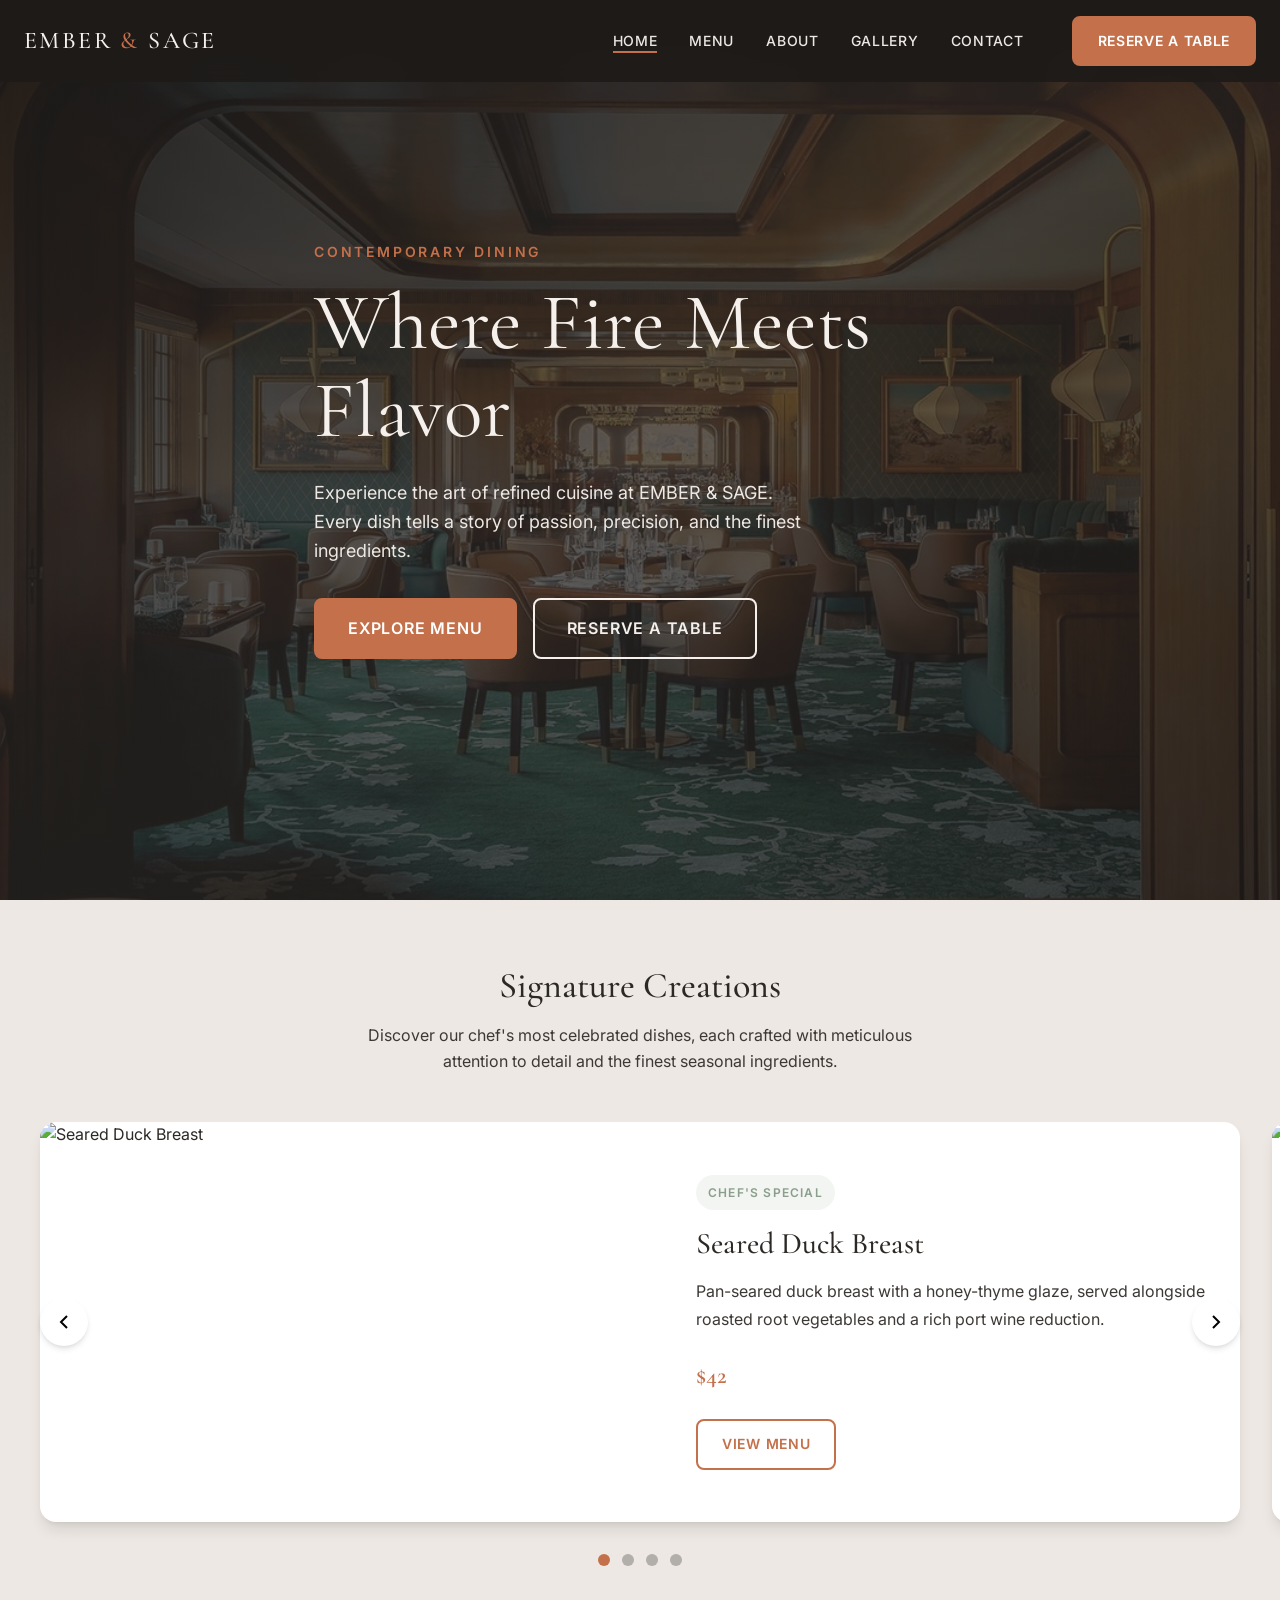
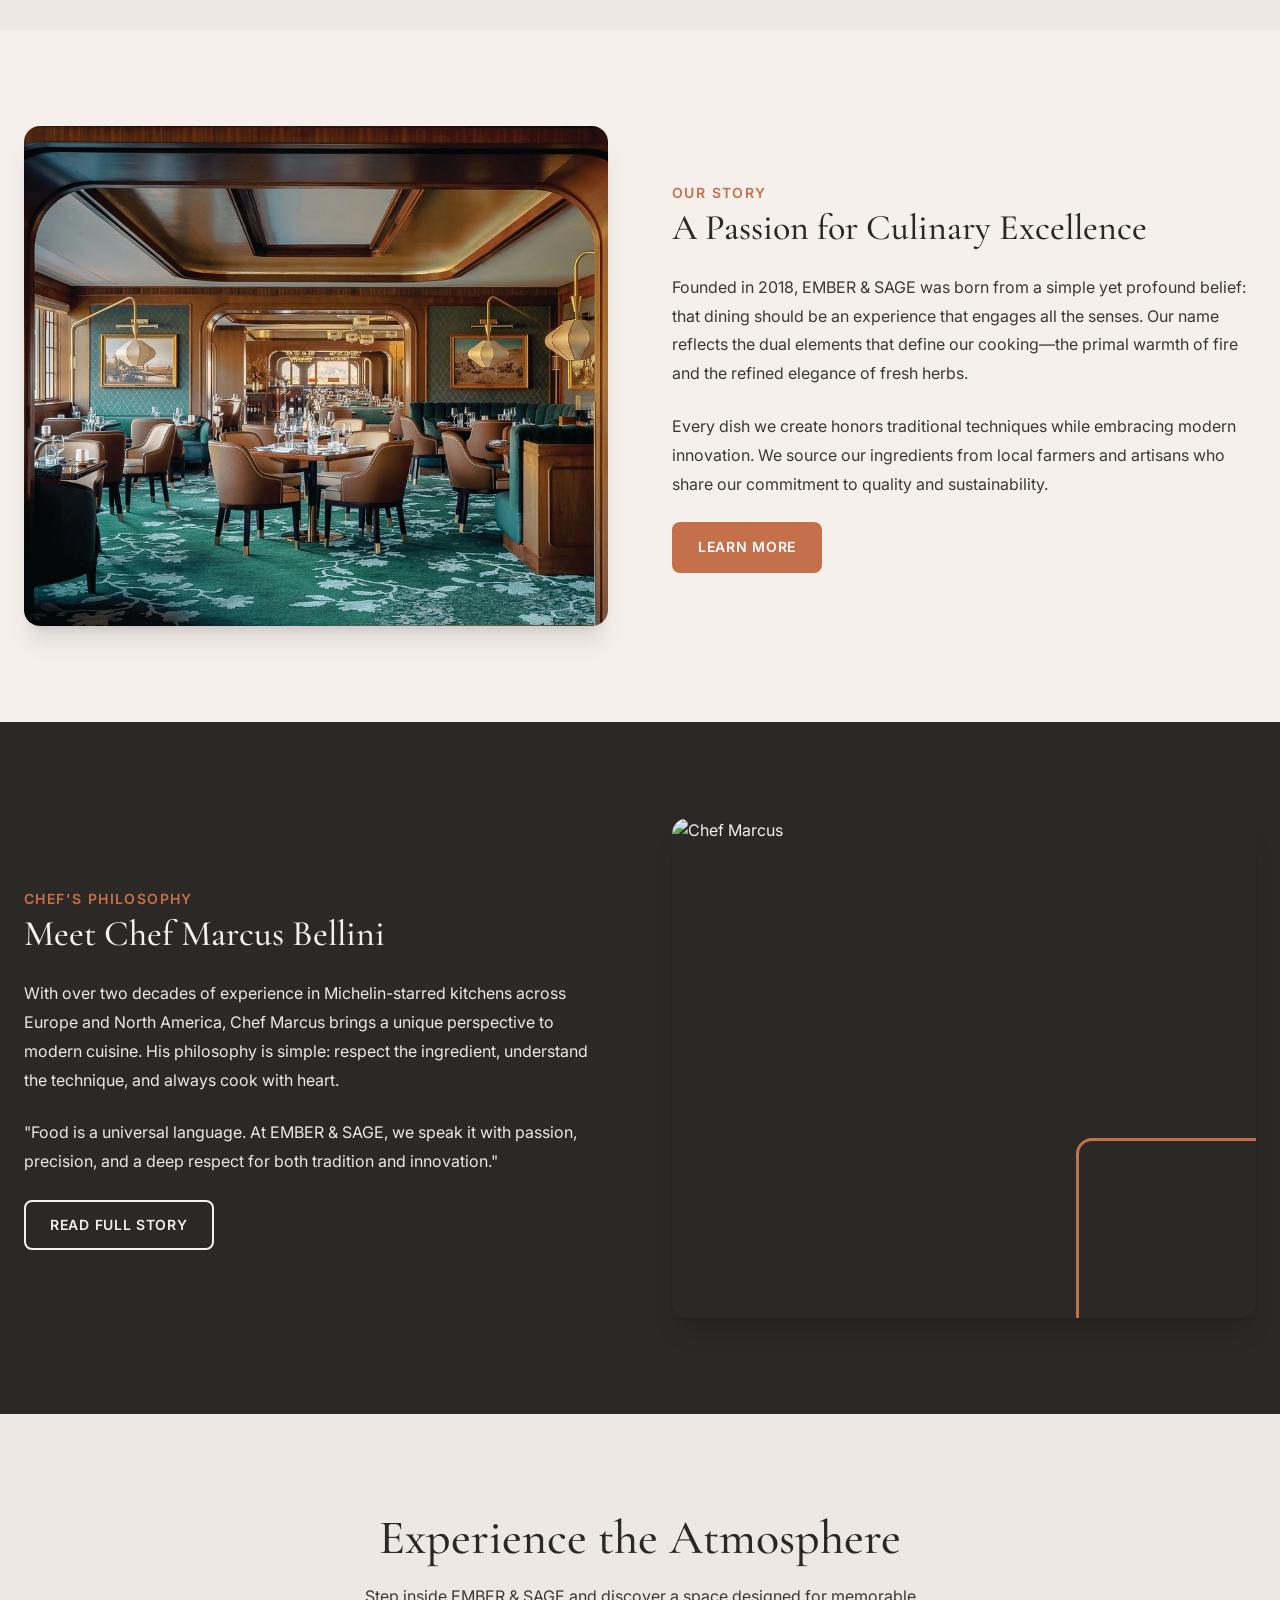
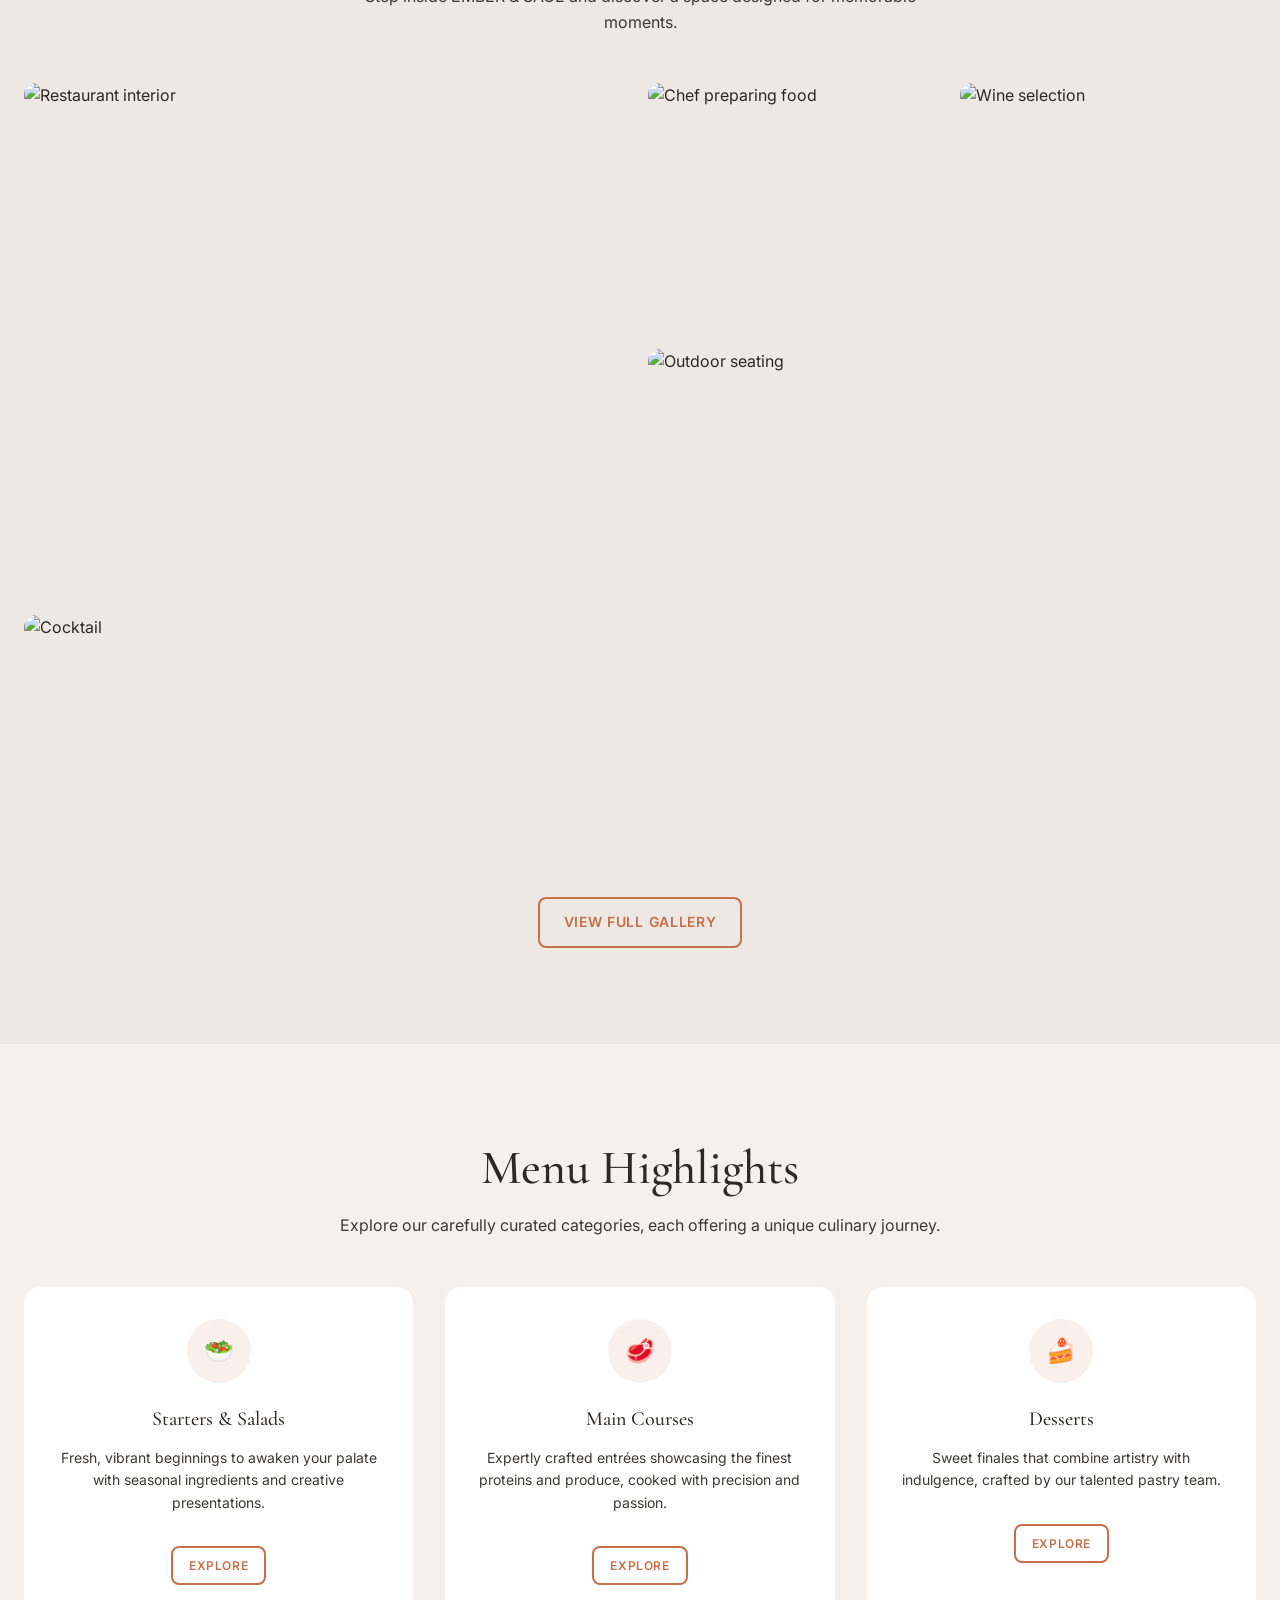
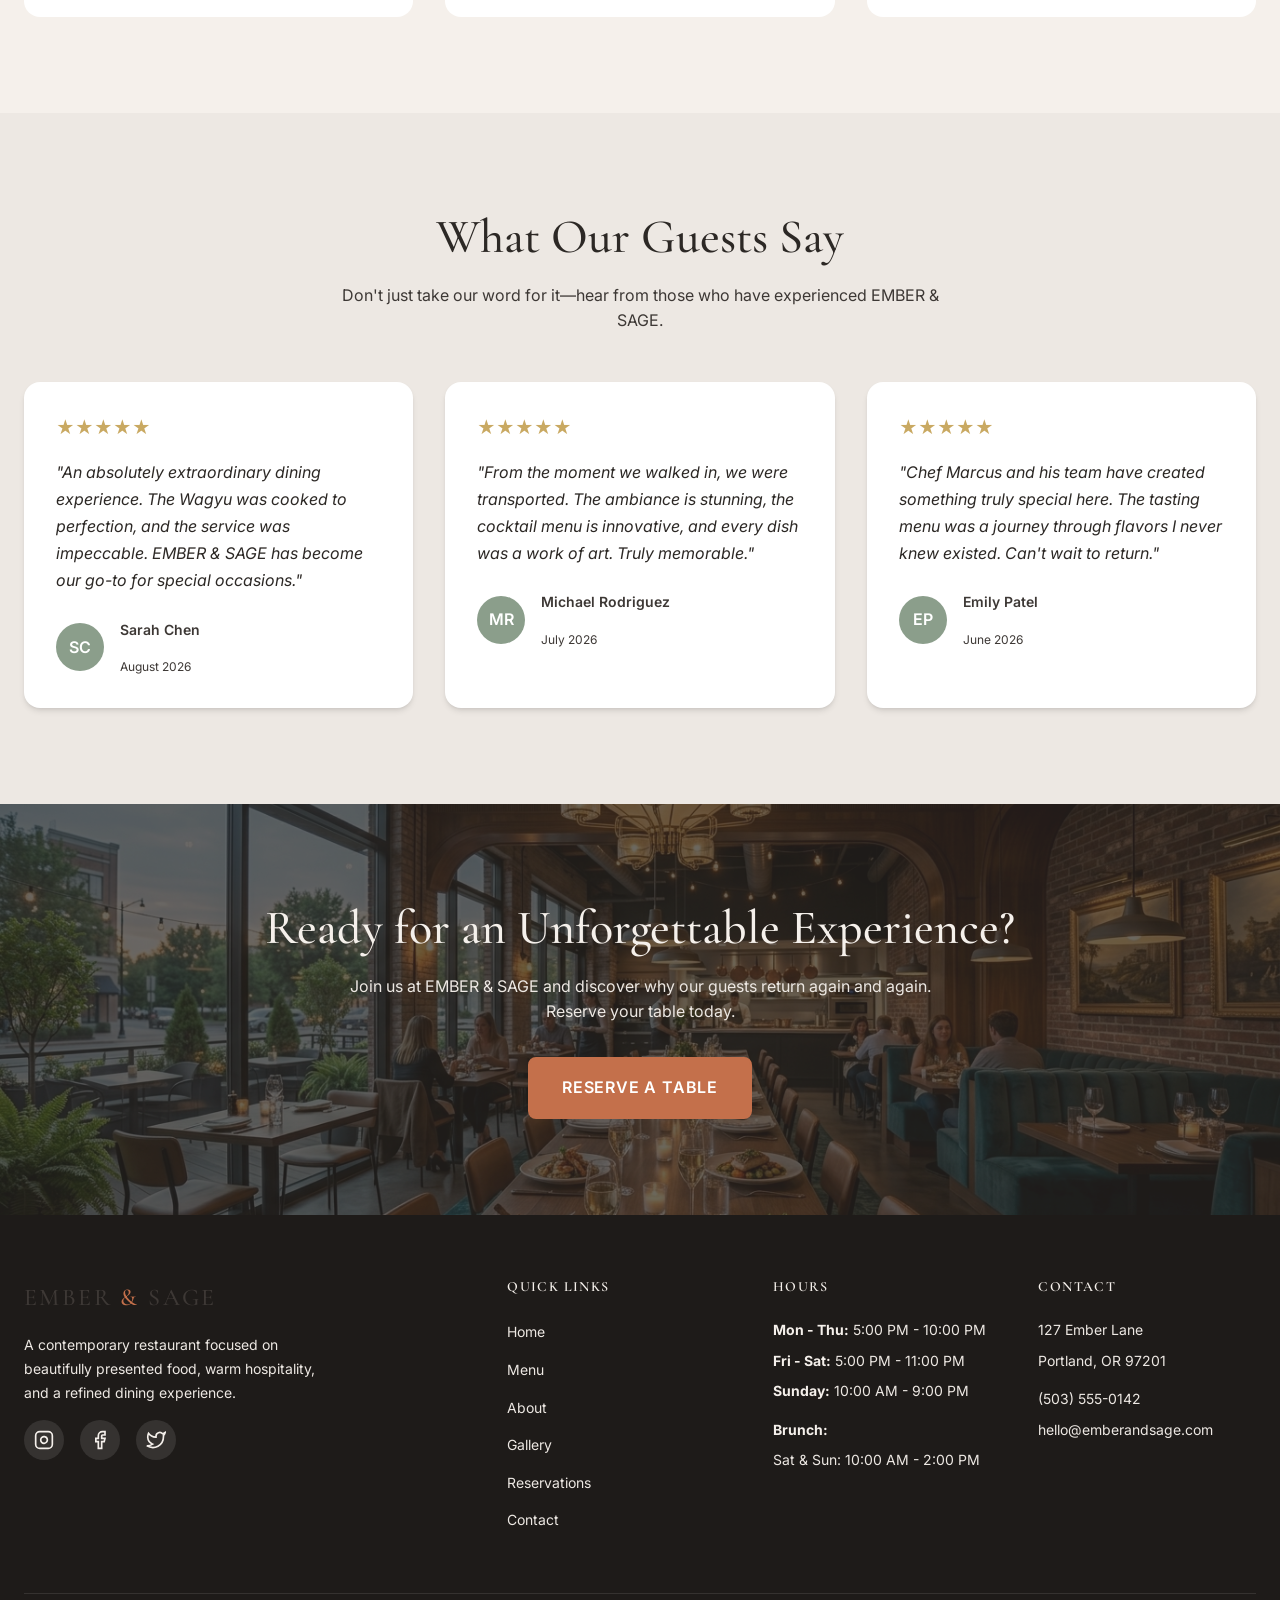
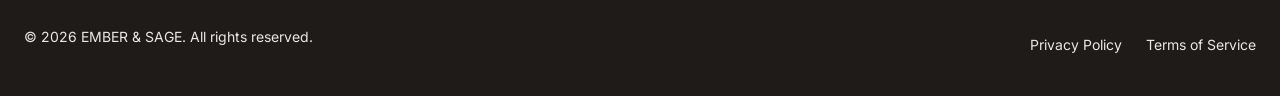
==== commit bc0e9c6d: "Fix broken images, darken menu hero, improve menu filter, full mobile responsiveness" ====
--- a/index.html
+++ b/index.html
@@ -5,8 +5,59 @@
     <meta name="viewport" content="width=device-width, initial-scale=1.0">
     <meta name="description" content="EMBER & SAGE - A contemporary restaurant focused on beautifully presented food, warm hospitality, and a refined dining experience.">
     <title>EMBER & SAGE | Where Fire Meets Flavor</title>
+    <link rel="canonical" href="https://emberandsage.com/">
+    <meta property="og:type" content="website">
+    <meta property="og:title" content="EMBER & SAGE | Where Fire Meets Flavor">
+    <meta property="og:description" content="A contemporary restaurant focused on beautifully presented food, warm hospitality, and a refined dining experience in Portland, OR.">
+    <meta property="og:url" content="https://emberandsage.com/">
+    <meta property="og:image" content="https://emberandsage.com/images/hero-banner.webp">
+    <meta property="og:site_name" content="EMBER & SAGE">
+    <meta property="og:locale" content="en_US">
+    <meta name="twitter:card" content="summary_large_image">
+    <meta name="twitter:title" content="EMBER & SAGE | Where Fire Meets Flavor">
+    <meta name="twitter:description" content="A contemporary restaurant focused on beautifully presented food, warm hospitality, and a refined dining experience in Portland, OR.">
+    <meta name="twitter:image" content="https://emberandsage.com/images/hero-banner.webp">
     <link rel="stylesheet" href="css/styles.css">
     <link rel="icon" type="image/svg+xml" href="data:image/svg+xml,<svg xmlns='http://www.w3.org/2000/svg' viewBox='0 0 100 100'><text y='.9em' font-size='90'>🔥</text></svg>">
+    <script type="application/ld+json">
+    {
+      "@context": "https://schema.org",
+      "@type": "Restaurant",
+      "name": "EMBER & SAGE",
+      "description": "A contemporary restaurant focused on beautifully presented food, warm hospitality, and a refined dining experience.",
+      "url": "https://emberandsage.com",
+      "image": "https://emberandsage.com/images/hero-banner.webp",
+      "telephone": "+1-503-555-0142",
+      "email": "hello@emberandsage.com",
+      "address": {
+        "@type": "PostalAddress",
+        "streetAddress": "127 Ember Lane",
+        "addressLocality": "Portland",
+        "addressRegion": "OR",
+        "postalCode": "97201",
+        "addressCountry": "US"
+      },
+      "geo": {
+        "@type": "GeoCoordinates",
+        "latitude": "45.5231",
+        "longitude": "-122.6784"
+      },
+      "openingHoursSpecification": [
+        { "@type": "OpeningHoursSpecification", "dayOfWeek": ["Monday","Tuesday","Wednesday","Thursday"], "opens": "17:00", "closes": "22:00" },
+        { "@type": "OpeningHoursSpecification", "dayOfWeek": ["Friday","Saturday"], "opens": "17:00", "closes": "23:00" },
+        { "@type": "OpeningHoursSpecification", "dayOfWeek": "Sunday", "opens": "10:00", "closes": "21:00" }
+      ],
+      "priceRange": "$$$",
+      "servesCuisine": "Contemporary American",
+      "hasMenu": "https://emberandsage.com/menu",
+      "acceptsReservations": "True",
+      "sameAs": [
+        "https://instagram.com/emberandsage",
+        "https://facebook.com/emberandsage",
+        "https://twitter.com/emberandsage"
+      ]
+    }
+    </script>
 </head>
 <body>
     <!-- Navigation -->
@@ -191,7 +242,7 @@
                     </div>
                 </div>
                 <div class="gallery-grid__item">
-                    <img src="https://images.unsplash.com/photo-1550966871-3ed3cdb51f3a?w=600&q=80" alt="Wine selection">
+                    <img src="https://images.unsplash.com/photo-1760856269357-e82ffeb240d9?w=600&q=80" alt="Wine selection">
                     <div class="gallery-grid__overlay">
                         <span class="gallery-grid__caption">Wine Cellar</span>
                     </div>
@@ -292,7 +343,7 @@
 
     <!-- CTA Section -->
     <section class="cta-section">
-        <img src="images/hero-banner.webp" alt="EMBER & SAGE restaurant background" class="cta-section__bg">
+        <img src="images/cta-bg.jpg" alt="EMBER & SAGE restaurant background" class="cta-section__bg">
         <div class="container cta-section__content">
             <h2 class="fade-in">Ready for an Unforgettable Experience?</h2>
             <p class="fade-in">Join us at EMBER & SAGE and discover why our guests return again and again. Reserve your table today.</p>
@@ -371,3 +422,6 @@
     <script src="js/main.js"></script>
 </body>
 </html>
++ 
+ 
--- a/css/styles.css
+++ b/css/styles.css
@@ -743,6 +743,7 @@
     color: var(--color-ivory);
     overflow: hidden;
     padding: calc(100px + var(--space-16)) 0 var(--space-16);
+    background-color: var(--color-espresso);
 }
 
 .menu-hero__bg {
@@ -751,7 +752,7 @@
     width: 100%;
     height: 100%;
     object-fit: cover;
-    opacity: 0.85;
+    opacity: 0.75;
 }
 
 .menu-hero h1 {
@@ -1396,6 +1397,8 @@
 .cta-section__bg {
     position: absolute;
     inset: 0;
+    width: 100%;
+    height: 100%;
     object-fit: cover;
     opacity: 0.3;
 }
@@ -1470,6 +1473,14 @@
         grid-template-columns: 1fr;
     }
     
+    .reservation-layout {
+        padding: var(--space-8) 0;
+    }
+    
+    .contact-layout {
+        padding: var(--space-8) 0;
+    }
+    
     .footer__grid {
         grid-template-columns: repeat(2, 1fr);
     }
@@ -1482,55 +1493,119 @@
     
     h1 { font-size: var(--text-4xl); }
     h2 { font-size: var(--text-3xl); }
+    h3 { font-size: var(--text-2xl); }
     
     .section {
-        padding: var(--space-16) 0;
-    }
-    
+        padding: var(--space-12) 0;
+    }
+    
+    .section--dark {
+        padding: var(--space-12) 0;
+    }
+    
+    /* Mobile Navigation */
     .nav__menu {
         position: fixed;
         top: 0;
         right: -100%;
         width: 80%;
-        max-width: 300px;
+        max-width: 320px;
         height: 100vh;
+        height: 100dvh;
         background-color: var(--color-charcoal);
         flex-direction: column;
         justify-content: center;
+        align-items: center;
         padding: var(--space-8);
-        transition: var(--transition-base);
+        transition: right 0.3s ease;
+        box-shadow: -4px 0 20px rgba(0, 0, 0, 0.3);
     }
     
     .nav__menu.active {
         right: 0;
     }
     
+    .nav__menu .nav__link {
+        font-size: var(--text-lg);
+        padding: var(--space-3) 0;
+    }
+    
     .nav__toggle {
         display: flex;
+        z-index: 500;
+    }
+    
+    .nav__toggle.active span:nth-child(1) {
+        transform: rotate(45deg) translate(5px, 5px);
+    }
+    
+    .nav__toggle.active span:nth-child(2) {
+        opacity: 0;
+    }
+    
+    .nav__toggle.active span:nth-child(3) {
+        transform: rotate(-45deg) translate(5px, -5px);
     }
     
     .nav__cta {
         display: none;
     }
     
+    body.menu-open {
+        overflow: hidden;
+    }
+    
+    .nav__menu .btn {
+        margin-top: var(--space-6);
+    }
+    
+    /* Hero */
+    .hero {
+        min-height: 90vh;
+    }
+    
     .hero__title {
-        font-size: var(--text-4xl);
+        font-size: clamp(2rem, 10vw, 3rem);
+    }
+    
+    .hero__description {
+        font-size: var(--text-base);
     }
     
     .hero__buttons {
         flex-direction: column;
-    }
-    
+        width: 100%;
+    }
+    
+    .hero__buttons .btn {
+        width: 100%;
+    }
+    
+    /* Story & Chef */
     .story,
     .chef-section {
         grid-template-columns: 1fr;
         gap: var(--space-8);
     }
     
+    .story__image img {
+        height: 350px;
+    }
+    
     .story__image::after {
         display: none;
     }
     
+    .chef-section__image img {
+        height: 400px;
+    }
+    
+    .story__content,
+    .chef-section__content {
+        padding: var(--space-4) 0;
+    }
+    
+    /* Grids */
     .grid-2,
     .grid-3 {
         grid-template-columns: 1fr;
@@ -1549,29 +1624,152 @@
         grid-column: span 1;
     }
     
+    /* Carousel */
+    .carousel {
+        padding: var(--space-10) 0;
+    }
+    
+    .carousel__header {
+        margin-bottom: var(--space-8);
+    }
+    
+    .carousel__card {
+        gap: 0;
+    }
+    
+    .carousel__image {
+        height: 250px;
+    }
+    
+    .carousel__content {
+        padding: var(--space-6);
+    }
+    
+    .carousel__dish-name {
+        font-size: var(--text-2xl);
+    }
+    
+    .carousel__nav {
+        width: 40px;
+        height: 40px;
+    }
+    
+    .carousel__nav--prev {
+        left: var(--space-2);
+    }
+    
+    .carousel__nav--next {
+        right: var(--space-2);
+    }
+    
+    .carousel__dots {
+        margin-top: var(--space-6);
+    }
+    
+    /* Menu Page */
+    .menu-hero {
+        min-height: 50vh;
+        padding: calc(80px + var(--space-10)) 0 var(--space-10);
+    }
+    
     .menu-categories {
         justify-content: flex-start;
         overflow-x: auto;
-        padding: var(--space-4);
+        -webkit-overflow-scrolling: touch;
+        padding: var(--space-4) var(--space-4);
         gap: var(--space-2);
+        scrollbar-width: none;
+        -ms-overflow-style: none;
+    }
+    
+    .menu-categories::-webkit-scrollbar {
+        display: none;
     }
     
     .menu-category-btn {
         white-space: nowrap;
+        padding: var(--space-2) var(--space-4);
+        font-size: var(--text-xs);
+        flex-shrink: 0;
+    }
+    
+    .menu-section {
+        padding: var(--space-8) 0;
+    }
+    
+    .menu-section__title {
+        font-size: var(--text-2xl);
+        margin-bottom: var(--space-6);
     }
     
     .menu-item {
         grid-template-columns: 1fr;
+        padding: var(--space-5);
+        gap: var(--space-4);
     }
     
     .menu-item__image {
         width: 100%;
-        height: 200px;
+        height: 180px;
         order: -1;
     }
     
+    .menu-item__header {
+        flex-wrap: wrap;
+        gap: var(--space-2);
+    }
+    
+    .menu-item__name {
+        font-size: var(--text-lg);
+    }
+    
+    .menu-item__price {
+        font-size: var(--text-lg);
+    }
+    
+    /* Forms */
     .form-row {
         grid-template-columns: 1fr;
+    }
+    
+    .reservation-layout,
+    .contact-layout {
+        padding: var(--space-6) 0;
+    }
+    
+    .reservation-form,
+    .contact-form {
+        padding: var(--space-6);
+    }
+    
+    .reservation-info {
+        padding: var(--space-6);
+    }
+    
+    .contact-info {
+        padding: var(--space-4) 0;
+    }
+    
+    .map-container {
+        height: 280px;
+    }
+    
+    /* CTA */
+    .cta-section {
+        padding: var(--space-16) 0;
+    }
+    
+    .cta-section h2 {
+        font-size: var(--text-2xl);
+    }
+    
+    .cta-section p {
+        font-size: var(--text-sm);
+    }
+    
+    /* Footer */
+    .footer {
+        padding: var(--space-12) 0 var(--space-6);
     }
     
     .footer__grid {
@@ -1579,15 +1777,67 @@
         gap: var(--space-8);
     }
     
+    .footer__brand {
+        max-width: 100%;
+    }
+    
     .footer__bottom {
         flex-direction: column;
         text-align: center;
+        gap: var(--space-4);
+    }
+    
+    .footer__bottom-links {
+        justify-content: center;
+    }
+    
+    /* Lightbox (gallery) */
+    .gallery-lightbox__close {
+        top: var(--space-4);
+        right: var(--space-4);
+        width: 40px;
+        height: 40px;
+    }
+    
+    .gallery-lightbox__nav {
+        width: 40px;
+        height: 40px;
+    }
+    
+    .gallery-lightbox__nav--prev {
+        left: var(--space-4);
+    }
+    
+    .gallery-lightbox__nav--next {
+        right: var(--space-4);
     }
 }
 
 @media (max-width: 480px) {
+    :root {
+        --container-padding: var(--space-3);
+    }
+    
     h1 { font-size: var(--text-3xl); }
     h2 { font-size: var(--text-2xl); }
+    h3 { font-size: var(--text-xl); }
+    
+    .section {
+        padding: var(--space-8) 0;
+    }
+    
+    .hero {
+        min-height: 85vh;
+    }
+    
+    .hero__subtitle {
+        font-size: var(--text-xs);
+    }
+    
+    .btn {
+        padding: var(--space-3) var(--space-5);
+        font-size: var(--text-xs);
+    }
     
     .btn--lg {
         padding: var(--space-3) var(--space-6);
@@ -1595,12 +1845,66 @@
     }
     
     .carousel__nav {
-        width: 40px;
-        height: 40px;
+        width: 36px;
+        height: 36px;
+    }
+    
+    .carousel__nav svg {
+        width: 18px;
+        height: 18px;
+    }
+    
+    .carousel__image {
+        height: 200px;
+    }
+    
+    .carousel__content {
+        padding: var(--space-4);
+    }
+    
+    .carousel__description {
+        font-size: var(--text-sm);
+    }
+    
+    .story__image img,
+    .chef-section__image img {
+        height: 280px;
+    }
+    
+    .menu-hero {
+        min-height: 45vh;
+    }
+    
+    .menu-hero h1 {
+        font-size: var(--text-3xl);
+    }
+    
+    .menu-item__image {
+        height: 160px;
     }
     
     .reservation-form,
     .contact-form {
+        padding: var(--space-4);
+    }
+    
+    .footer__hours p {
+        font-size: var(--text-xs);
+    }
+    
+    .footer__links a {
+        font-size: var(--text-xs);
+    }
+    
+    .philosophy__item {
         padding: var(--space-6);
     }
-}
+    
+    .testimonial-card {
+        padding: var(--space-6);
+    }
+    
+    .testimonial-card__text {
+        font-size: var(--text-sm);
+    }
+}
